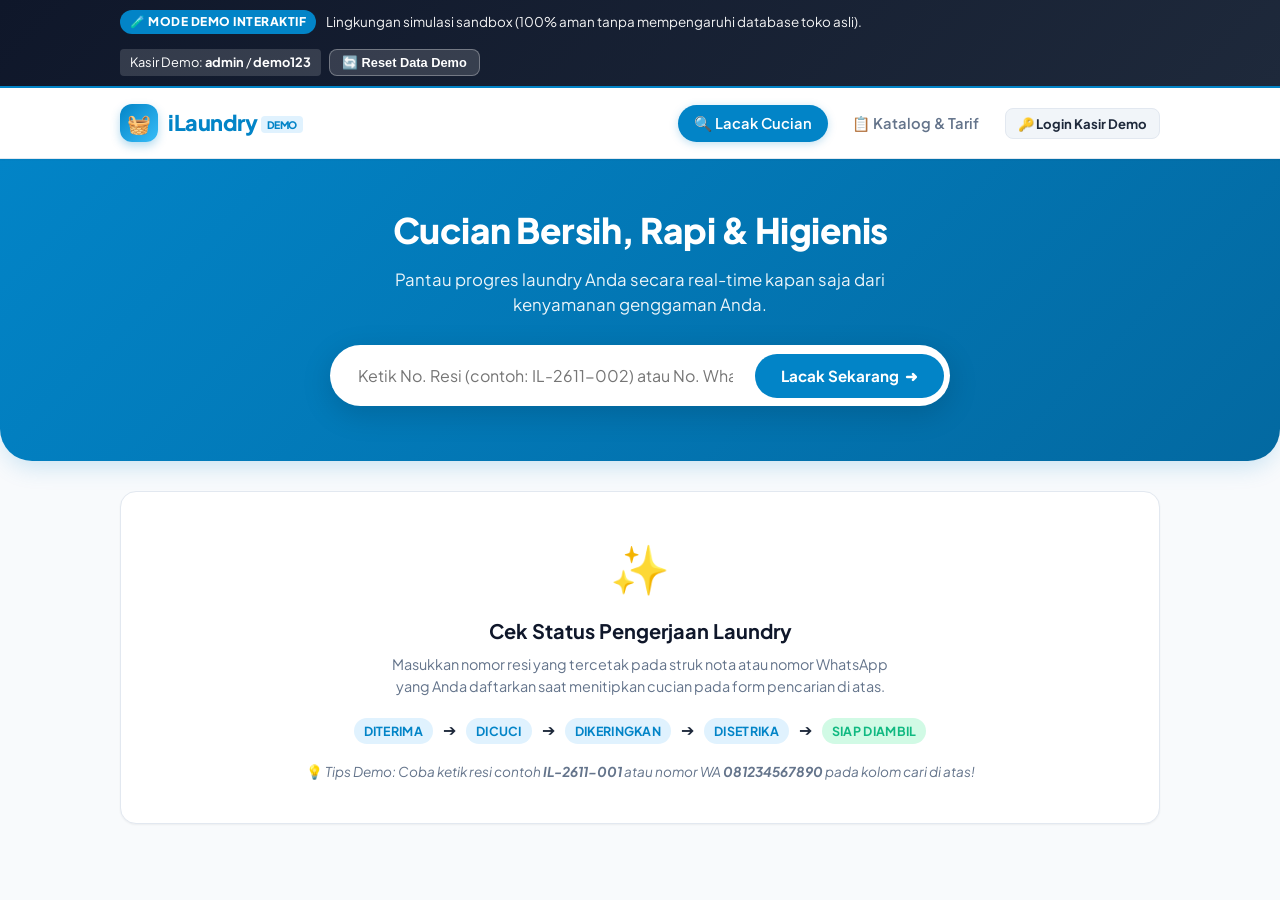
==== demo.html @ 93e737d9 "Fitur: Halaman Demo Interaktif Mandiri (demo.html) dengan Sandbox Mock Data" ====
<!DOCTYPE html>
<html lang="id">
<head>
  <meta charset="UTF-8">
  <meta name="viewport" content="width=device-width, initial-scale=1.0">
  <title>iLaundry — Mode Demo Interaktif (Sandbox)</title>
  <link rel="preconnect" href="https://fonts.googleapis.com">
  <link rel="preconnect" href="https://fonts.gstatic.com" crossorigin>
  <link href="https://fonts.googleapis.com/css2?family=Plus+Jakarta+Sans:wght@400;500;600;700;800&display=swap" rel="stylesheet">
  <link rel="stylesheet" href="css/style.css">
</head>
<body>

  <!-- TOP DEMO BANNER -->
  <div class="demo-banner">
    <div class="container demo-banner-content">
      <div style="display: flex; align-items: center; gap: 10px; flex-wrap: wrap;">
        <span class="demo-badge">🧪 MODE DEMO INTERAKTIF</span>
        <span style="font-size: 0.84rem; opacity: 0.95;">
          Lingkungan simulasi sandbox (100% aman tanpa mempengaruhi database toko asli).
        </span>
      </div>
      <div style="display: flex; align-items: center; gap: 8px;">
        <span style="font-size: 0.8rem; background: rgba(255,255,255,0.15); padding: 4px 10px; border-radius: 4px;">
          Kasir Demo: <strong>admin</strong> / <strong>demo123</strong>
        </span>
        <button class="btn-demo-reset" onclick="resetDemoData()">🔄 Reset Data Demo</button>
      </div>
    </div>
  </div>

  <!-- NAVBAR -->
  <nav class="navbar">
    <div class="container nav-container">
      <a href="#" class="brand" onclick="switchTab('tracking'); return false;">
        <div class="brand-icon">🧺</div>
        <span>iLaundry <small style="font-size: 0.65rem; background: var(--primary-light); color: var(--primary); padding: 2px 6px; border-radius: 4px; vertical-align: middle;">DEMO</small></span>
      </a>
      <div style="display: flex; align-items: center; gap: 10px; flex-wrap: wrap;">
        <ul class="nav-links">
          <li class="nav-item">
            <button id="nav-tracking" class="active" onclick="switchTab('tracking')">
              🔍 Lacak Cucian
            </button>
          </li>
          <li class="nav-item">
            <button id="nav-catalog" onclick="switchTab('catalog')">
              📋 Katalog & Tarif
            </button>
          </li>
          <li class="nav-item" id="nav-item-order" style="display: none;">
            <button id="nav-order" onclick="switchTab('order')">
              ➕ Order Baru
            </button>
          </li>
          <li class="nav-item" id="nav-item-admin" style="display: none;">
            <button id="nav-admin" onclick="switchTab('admin')">
              ⚙️ Panel Kasir
            </button>
          </li>
        </ul>
        <div id="nav-auth-container">
          <button id="btn-login-trigger" class="btn btn-secondary btn-sm" onclick="openLoginModal()" style="font-weight: 700;">
            🔑 Login Kasir Demo
          </button>
        </div>
      </div>
    </div>
  </nav>

  <!-- HERO SECTION -->
  <header class="hero-section">
    <div class="container">
      <h1 class="hero-title">Cucian Bersih, Rapi & Higienis</h1>
      <p class="hero-subtitle">Pantau progres laundry Anda secara real-time kapan saja dari kenyamanan genggaman Anda.</p>
      
      <!-- HERO QUICK SEARCH -->
      <form id="hero-search-form" class="search-box-card" onsubmit="handleTrackSearch(event)">
        <input type="text" id="track-input" placeholder="Ketik No. Resi (contoh: IL-2611-002) atau No. WhatsApp (085211223344)..." required>
        <button type="submit" id="btn-hero-search">
          <span>Lacak Sekarang</span> ➜
        </button>
      </form>
    </div>
  </header>

  <!-- MAIN CONTENT CONTAINER -->
  <main class="container">

    <!-- VIEW 1: TRACKING RESI -->
    <section id="view-tracking" class="view-section active">
      <div id="tracking-result-area">
        <!-- Default State: Promo / Edukasi Alur -->
        <div class="card" style="text-align: center; padding: 40px 20px;">
          <div style="font-size: 3rem; margin-bottom: 12px;">✨</div>
          <h2 class="card-title">Cek Status Pengerjaan Laundry</h2>
          <p class="card-subtitle" style="max-width: 500px; margin: 0 auto 20px;">
            Masukkan nomor resi yang tercetak pada struk nota atau nomor WhatsApp yang Anda daftarkan saat menitipkan cucian pada form pencarian di atas.
          </p>
          <div style="display: flex; justify-content: center; gap: 10px; flex-wrap: wrap;">
            <span class="badge badge-primary">Diterima</span> ➔
            <span class="badge badge-primary">Dicuci</span> ➔
            <span class="badge badge-primary">Dikeringkan</span> ➔
            <span class="badge badge-primary">Disetrika</span> ➔
            <span class="badge badge-success">Siap Diambil</span>
          </div>
          <div style="margin-top: 18px; font-size: 0.85rem; color: var(--text-muted);">
            💡 <em>Tips Demo: Coba ketik resi contoh <strong>IL-2611-001</strong> atau nomor WA <strong>081234567890</strong> pada kolom cari di atas!</em>
          </div>
        </div>
      </div>
    </section>

    <!-- VIEW 2: KATALOG LAYANAN & SIMULATOR BIAYA -->
    <section id="view-catalog" class="view-section">
      <div class="card">
        <h2 class="card-title">Katalog Layanan & Estimasi Biaya</h2>
        <p class="card-subtitle">Daftar harga transparan tanpa biaya tersembunyi. Gunakan simulator untuk menghitung perkiraan total tagihan Anda.</p>
        
        <!-- Calculator Box -->
        <div style="background: var(--primary-soft); padding: 18px; border-radius: var(--radius-md); border: 1px dashed var(--primary); margin-bottom: 24px;">
          <h3 style="font-size: 1rem; color: var(--primary); font-weight: 700; margin-bottom: 12px;">🧮 Simulator Hitung Cepat</h3>
          <div class="form-grid" style="margin-bottom: 0;">
            <div class="form-group">
              <label>Pilih Layanan</label>
              <select id="sim-layanan" onchange="calculateSimulation()"></select>
            </div>
            <div class="form-group">
              <label>Jumlah / Berat (<span id="sim-unit-label">Kg</span>)</label>
              <input type="number" id="sim-qty" value="3" min="0.5" step="0.5" oninput="calculateSimulation()">
            </div>
            <div class="form-group" style="justify-content: flex-end;">
              <div style="font-size: 0.85rem; color: var(--text-muted);">Estimasi Total:</div>
              <div id="sim-total" style="font-size: 1.45rem; font-weight: 800; color: var(--primary);">Rp 0</div>
            </div>
          </div>
        </div>

        <!-- Catalog Grid -->
        <div id="catalog-container" class="catalog-grid">
          <div style="text-align: center; grid-column: 1/-1; padding: 30px;">Memuat katalog harga...</div>
        </div>
      </div>
    </section>

    <!-- VIEW 3: FORM ORDER BARU -->
    <section id="view-order" class="view-section">
      <div class="card" style="max-width: 680px; margin: 0 auto;">
        <h2 class="card-title">📝 Buat Pesanan Baru (Kasir Demo)</h2>
        <p class="card-subtitle">Formulir pendaftaran cucian baru untuk pelanggan maupun kasir.</p>

        <form id="order-form" onsubmit="handleCreateOrder(event)">
          <div class="form-grid">
            <div class="form-group">
              <label for="order-nama">Nama Lengkap Pelanggan *</label>
              <input type="text" id="order-nama" placeholder="Contoh: Andi Wijaya" required>
            </div>
            <div class="form-group">
              <label for="order-wa">No. WhatsApp Aktif *</label>
              <input type="tel" id="order-wa" placeholder="Contoh: 081298765432" required>
            </div>
          </div>

          <div class="form-grid">
            <div class="form-group">
              <label for="order-layanan">Pilih Paket Layanan *</label>
              <select id="order-layanan" onchange="handleOrderServiceChange()" required>
                <option value="">-- Pilih Layanan --</option>
              </select>
            </div>
            <div class="form-group">
              <label for="order-qty">Jumlah / Berat (<span id="order-unit-label">Kg</span>) *</label>
              <input type="number" id="order-qty" value="3.5" min="0.1" step="0.1" oninput="calculateOrderTotal()" required>
            </div>
          </div>

          <div class="form-group" style="margin-bottom: 20px;">
            <label for="order-catatan">Catatan Khusus (Opsional)</label>
            <textarea id="order-catatan" rows="2" placeholder="Contoh: Pakaian luntur harap dipisah, detergen hypoallergenic, dll."></textarea>
          </div>

          <!-- Total Ringkasan Box -->
          <div style="background: #f8fafc; border: 1px solid var(--border); padding: 16px; border-radius: var(--radius-md); display: flex; justify-content: space-between; align-items: center; margin-bottom: 24px;">
            <div>
              <div style="font-size: 0.82rem; color: var(--text-muted); font-weight: 600;">TOTAL ESTIMASI BIAYA</div>
              <div id="order-total-preview" style="font-size: 1.5rem; font-weight: 800; color: var(--primary);">Rp 0</div>
            </div>
            <span class="badge badge-warning">Simulasi Pembayaran Kasir</span>
          </div>

          <button type="submit" id="btn-submit-order" class="btn btn-primary" style="width: 100%;">
            💾 Simpan Pesanan & Terbitkan Resi (Demo)
          </button>
        </form>
      </div>
    </section>

    <!-- VIEW 4: PANEL KASIR & KELOLA LAYANAN -->
    <section id="view-admin" class="view-section">
      <!-- Sub-Navigasi Panel Kasir -->
      <div style="display: flex; gap: 8px; margin-bottom: 22px;">
        <button id="sub-nav-orders" class="btn btn-primary" onclick="switchAdminSubView('orders')">
          📋 Antrean Transaksi
        </button>
        <button id="sub-nav-recap" class="btn btn-secondary" onclick="switchAdminSubView('recap')">
          📊 Rekap Bulanan & Layanan Terlaris
        </button>
      </div>

      <!-- SUB-VIEW 1: ANTREAN TRANSAKSI -->
      <div id="admin-sub-orders">
        <!-- Admin Stats Grid -->
        <div class="stats-grid">
          <div class="stat-card">
            <div class="stat-label">Total Pesanan Demo</div>
            <div id="stat-total" class="stat-value">0</div>
          </div>
          <div class="stat-card">
            <div class="stat-label">Sedang Diproses</div>
            <div id="stat-active" class="stat-value" style="color: var(--primary);">0</div>
          </div>
          <div class="stat-card">
            <div class="stat-label">Siap Diambil</div>
            <div id="stat-ready" class="stat-value" style="color: var(--accent);">0</div>
          </div>
          <div class="stat-card">
            <div class="stat-label">Total Omset Simulasi</div>
            <div id="stat-revenue" class="stat-value" style="font-size: 1.35rem;">Rp 0</div>
          </div>
        </div>

        <!-- Action & Filter Bar -->
        <div class="card" style="padding: 16px 20px; margin-bottom: 20px;">
          <div style="display: flex; justify-content: space-between; align-items: center; flex-wrap: wrap; gap: 12px;">
            <div style="display: flex; gap: 8px; flex-wrap: wrap;">
              <button class="btn btn-primary btn-sm" onclick="switchTab('order')">
                ➕ Order Baru
              </button>
              <button class="btn btn-secondary btn-sm" onclick="openServicesModal()">
                ⚙️ Kelola Produk & Jasa
              </button>
              <button class="btn btn-secondary btn-sm" onclick="loadAllOrders()">
                🔄 Refresh Data
              </button>
              <button class="btn btn-secondary btn-sm" onclick="openImportModal()">
                📥 Import Data Lama
              </button>
              <button class="btn btn-secondary btn-sm" onclick="logoutAdmin()" title="Kunci Akses Kasir">
                🔒 Kunci Kasir
              </button>
            </div>
            <div style="display: flex; gap: 8px; align-items: center;">
              <input type="text" id="admin-search-input" placeholder="Cari pelanggan / resi..." oninput="filterAdminOrders()" style="padding: 7px 12px; border-radius: var(--radius-md); border: 1px solid var(--border); font-size: 0.88rem;">
              <select id="admin-status-filter" onchange="filterAdminOrders()" style="padding: 7px 12px; border-radius: var(--radius-md); border: 1px solid var(--border); font-size: 0.88rem;">
                <option value="ALL">Semua Status</option>
                <option value="Diterima">Diterima</option>
                <option value="Dicuci">Dicuci</option>
                <option value="Dikeringkan">Dikeringkan</option>
                <option value="Disetrika">Disetrika</option>
                <option value="Siap Diambil">Siap Diambil</option>
                <option value="Selesai">Selesai</option>
              </select>
            </div>
          </div>
        </div>

        <!-- Orders Table -->
        <div class="card">
          <h3 class="card-title" style="margin-bottom: 15px;">Daftar Transaksi Antrean Laundry (Sandbox)</h3>
          <div class="table-responsive">
            <table class="data-table">
              <thead>
                <tr>
                  <th>No. Resi</th>
                  <th>Tanggal</th>
                  <th>Pelanggan</th>
                  <th>Layanan & Qty</th>
                  <th>Total</th>
                  <th>Pembayaran</th>
                  <th>Status Pengerjaan</th>
                  <th>Aksi</th>
                </tr>
              </thead>
              <tbody id="admin-orders-tbody">
                <tr>
                  <td colspan="8" style="text-align: center; padding: 25px;">Memuat data transaksi...</td>
                </tr>
              </tbody>
            </table>
          </div>
        </div>
      </div>

      <!-- SUB-VIEW 2: REKAP BULANAN & ANALISIS PENJUALAN -->
      <div id="admin-sub-recap" style="display: none;">
        <!-- Filter Periode Bulan & Tahun -->
        <div class="card" style="padding: 18px 20px; margin-bottom: 20px;">
          <div style="display: flex; justify-content: space-between; align-items: center; flex-wrap: wrap; gap: 14px;">
            <div>
              <h3 style="font-size: 1.15rem; font-weight: 800; color: var(--dark);">📅 Filter Periode Laporan</h3>
              <p style="font-size: 0.85rem; color: var(--text-muted);">Pilih bulan dan tahun untuk melihat performa penjualan & tren laundry.</p>
            </div>
            <div style="display: flex; gap: 10px; align-items: center; flex-wrap: wrap;">
              <select id="recap-filter-month" onchange="renderMonthlyRecap()" style="padding: 8px 14px; border-radius: var(--radius-md); border: 1px solid var(--border); font-weight: 600;">
                <option value="ALL">Semua Bulan (Sepanjang Masa)</option>
                <option value="01">Januari</option>
                <option value="02">Februari</option>
                <option value="03">Maret</option>
                <option value="04">April</option>
                <option value="05">Mei</option>
                <option value="06">Juni</option>
                <option value="07">Juli</option>
                <option value="08">Agustus</option>
                <option value="09">September</option>
                <option value="10">Oktober</option>
                <option value="11" selected>November</option>
                <option value="12">Desember</option>
              </select>
              <select id="recap-filter-year" onchange="renderMonthlyRecap()" style="padding: 8px 14px; border-radius: var(--radius-md); border: 1px solid var(--border); font-weight: 600;">
                <!-- Diisi otomatis oleh JavaScript -->
              </select>
              <button class="btn btn-secondary btn-sm" onclick="downloadRecapCsv()" title="Unduh CSV">
                📥 Download CSV
              </button>
            </div>
          </div>
        </div>

        <!-- KPI Cards Bulanan -->
        <div class="stats-grid">
          <div class="stat-card">
            <div class="stat-label">Omset Periode Ini</div>
            <div id="recap-stat-omset" class="stat-value" style="color: var(--accent);">Rp 0</div>
          </div>
          <div class="stat-card">
            <div class="stat-label">Total Transaksi</div>
            <div id="recap-stat-count" class="stat-value">0</div>
          </div>
          <div class="stat-card">
            <div class="stat-label">Total Berat / Satuan</div>
            <div id="recap-stat-qty" class="stat-value" style="color: var(--primary);">0</div>
          </div>
          <div class="stat-card">
            <div class="stat-label">Layanan Terfavorit</div>
            <div id="recap-stat-fav" class="stat-value" style="font-size: 1.15rem; font-weight: 700; color: #b45309;">-</div>
          </div>
        </div>

        <!-- Leaderboard: Layanan Paling Diminati -->
        <div class="card" style="margin-bottom: 24px;">
          <h3 class="card-title" style="display: flex; align-items: center; gap: 8px;">
            🏆 Layanan & Paket Paling Banyak Diminati Pelanggan
          </h3>
          <p class="card-subtitle">Urutan jasa berdasarkan frekuensi pemesanan dan kontribusi omset.</p>

          <div id="recap-leaderboard-container" style="display: flex; flex-direction: column; gap: 14px; margin-top: 15px;">
            <!-- Diisi secara dinamis oleh JavaScript -->
          </div>
        </div>

        <!-- Tabel Rincian Data Rekap -->
        <div class="card">
          <h3 class="card-title" style="margin-bottom: 15px;">Rincian Penjualan per Layanan</h3>
          <div class="table-responsive">
            <table class="data-table">
              <thead>
                <tr>
                  <th>Peringkat</th>
                  <th>Nama Layanan</th>
                  <th>Kategori</th>
                  <th>Frekuensi Order</th>
                  <th>Total Volume</th>
                  <th>Total Pendapatan</th>
                  <th>Kontribusi (%)</th>
                </tr>
              </thead>
              <tbody id="recap-table-tbody">
                <tr>
                  <td colspan="7" style="text-align: center; padding: 25px;">Memuat rekap...</td>
                </tr>
              </tbody>
            </table>
          </div>
        </div>
      </div>
    </section>

  </main>

  <!-- MODAL: KELOLA LAYANAN & PRODUK (ADMIN CRUD) -->
  <div id="services-modal" class="modal-overlay">
    <div class="modal-dialog" style="max-width: 680px;">
      <div class="modal-header">
        <h3 style="font-size: 1.2rem; font-weight: 700;">⚙️ Manajemen Produk & Layanan (Demo)</h3>
        <button class="modal-close" onclick="closeServicesModal()">&times;</button>
      </div>

      <!-- Form Tambah / Edit Layanan -->
      <div style="background: var(--bg-page); padding: 16px; border-radius: var(--radius-md); border: 1px solid var(--border); margin-bottom: 20px;">
        <h4 id="service-form-title" style="font-size: 0.95rem; font-weight: 700; margin-bottom: 12px; color: var(--primary);">
          ➕ Tambah Layanan Baru
        </h4>
        <form id="service-form" onsubmit="handleSaveService(event)">
          <input type="hidden" id="srv-id" value="">
          <div class="form-grid" style="margin-bottom: 12px;">
            <div class="form-group">
              <label>Nama Layanan / Jasa *</label>
              <input type="text" id="srv-nama" placeholder="Contoh: Cuci Karpet Tebal" required>
            </div>
            <div class="form-group">
              <label>Kategori Jenis</label>
              <select id="srv-jenis">
                <option value="Kiloan">Kiloan</option>
                <option value="Satuan">Satuan</option>
              </select>
            </div>
          </div>
          <div class="form-grid" style="margin-bottom: 16px;">
            <div class="form-group">
              <label>Tarif / Harga (Rp) *</label>
              <input type="number" id="srv-harga" placeholder="Contoh: 15000" min="500" required>
            </div>
            <div class="form-group">
              <label>Satuan Unit *</label>
              <input type="text" id="srv-satuan" placeholder="Contoh: Kg / Pcs / Pasang" required>
            </div>
            <div class="form-group">
              <label>Estimasi (Hari)</label>
              <input type="number" id="srv-estimasi" value="2" min="1">
            </div>
          </div>
          <div style="display: flex; gap: 8px;">
            <button type="submit" id="btn-save-service" class="btn btn-primary btn-sm">
              💾 Simpan Layanan
            </button>
            <button type="button" class="btn btn-secondary btn-sm" onclick="resetServiceForm()">
              Batal
            </button>
          </div>
        </form>
      </div>

      <!-- Tabel Daftar Layanan -->
      <h4 style="font-size: 0.95rem; font-weight: 700; margin-bottom: 10px;">Daftar Layanan Tersedia</h4>
      <div class="table-responsive">
        <table class="data-table">
          <thead>
            <tr>
              <th>ID</th>
              <th>Nama Jasa</th>
              <th>Jenis</th>
              <th>Harga</th>
              <th>Est.</th>
              <th>Aksi</th>
            </tr>
          </thead>
          <tbody id="services-modal-tbody">
            <tr><td colspan="6" style="text-align: center;">Memuat...</td></tr>
          </tbody>
        </table>
      </div>
    </div>
  </div>

  <!-- MODAL: STRUK NOTA & CETAK PRINTER (THERMAL 58mm/80mm) -->
  <div id="receipt-modal" class="modal-overlay">
    <div class="modal-dialog" style="max-width: 420px; padding: 20px;">
      <div class="modal-header no-print">
        <h3 style="font-size: 1.1rem; font-weight: 700;">🧾 Struk Transaksi Laundry (Demo)</h3>
        <button class="modal-close" onclick="closeReceiptModal()">&times;</button>
      </div>

      <!-- Template Struk Siap Cetak -->
      <div id="printable-receipt-area" class="receipt-box">
        <div class="receipt-header">
          <h3>🧺 iLaundry</h3>
          <p>Layanan Cuci Bersih & Higienis</p>
          <p id="rcp-cs-phone">WA: 0812-3456-7890</p>
        </div>

        <div class="receipt-row">
          <span>No. Resi:</span>
          <strong id="rcp-id">-</strong>
        </div>
        <div class="receipt-row">
          <span>Tanggal:</span>
          <span id="rcp-date">-</span>
        </div>
        <div class="receipt-row">
          <span>Pelanggan:</span>
          <span id="rcp-cust">-</span>
        </div>
        <div class="receipt-row">
          <span>WhatsApp:</span>
          <span id="rcp-wa">-</span>
        </div>

        <div class="receipt-divider"></div>

        <div class="receipt-row">
          <span id="rcp-service">-</span>
          <span id="rcp-qty">-</span>
        </div>
        <div class="receipt-row" style="color: #64748b; font-size: 0.72rem;">
          <span id="rcp-notes">-</span>
        </div>

        <div class="receipt-divider"></div>

        <div class="receipt-total">
          <span>TOTAL:</span>
          <span id="rcp-total">Rp 0</span>
        </div>
        <div class="receipt-row" style="margin-top: 4px;">
          <span>Status Bayar:</span>
          <strong id="rcp-pay-status">-</strong>
        </div>

        <div class="receipt-qr">
          <p>Scan untuk Lacak Cucian:</p>
          <img id="rcp-qr-img" src="" alt="QR Resi">
          <p id="rcp-direct-url" style="word-break: break-all; font-size: 0.65rem; color: #475569; margin-top: 2px;">-</p>
          <p style="margin-top: 6px; font-size: 0.7rem;">Terima Kasih Atas Kepercayaan Anda! 🙏</p>
        </div>
      </div>

      <!-- Tombol Aksi Kasir -->
      <div class="no-print" style="margin-top: 18px; display: flex; flex-direction: column; gap: 8px;">
        <div style="display: flex; gap: 8px;">
          <button type="button" class="btn btn-primary" style="flex: 1;" onclick="printReceipt()">
            🖨️ Cetak Struk (58mm)
          </button>
          <a id="rcp-btn-wa" href="#" target="_blank" class="btn btn-success" style="flex: 1; text-decoration: none;">
            📲 Kirim ke WA
          </a>
        </div>
        <button type="button" class="btn btn-secondary btn-sm" onclick="closeReceiptModal()">
          ✕ Selesai / Tutup
        </button>
      </div>
    </div>
  </div>

  <!-- MODAL: LOGIN ADMIN / KASIR -->
  <div id="login-modal" class="modal-overlay">
    <div class="modal-dialog" style="max-width: 380px; padding: 24px;">
      <div class="modal-header">
        <h3 style="font-size: 1.15rem; font-weight: 800;">🔐 Login Petugas Kasir Demo</h3>
        <button class="modal-close" onclick="closeLoginModal()">&times;</button>
      </div>
      <p style="font-size: 0.85rem; color: var(--text-muted); margin-bottom: 18px;">
        Gunakan kredensial demo untuk mencoba menu Order Baru dan Panel Kasir.
      </p>

      <form id="admin-login-form" onsubmit="handleLoginSubmit(event)">
        <div class="form-group" style="margin-bottom: 14px;">
          <label style="font-size: 0.85rem; font-weight: 700;">Username</label>
          <input type="text" id="login-username" value="admin" placeholder="admin" required autofocus>
        </div>
        <div class="form-group" style="margin-bottom: 20px;">
          <label style="font-size: 0.85rem; font-weight: 700;">Password / PIN</label>
          <input type="password" id="login-password" value="demo123" placeholder="demo123" required>
        </div>
        <div style="display: flex; gap: 8px;">
          <button type="submit" class="btn btn-primary" style="flex: 1;">
            Masuk Kasir ➜
          </button>
          <button type="button" class="btn btn-secondary" onclick="closeLoginModal()">
            Batal
          </button>
        </div>
      </form>
    </div>
  </div>

  <!-- MODAL: IMPORT & MIGRASI DATA LAMA -->
  <div id="import-modal" class="modal-overlay">
    <div class="modal-dialog" style="max-width: 580px; padding: 24px;">
      <div class="modal-header">
        <h3 style="font-size: 1.2rem; font-weight: 800; display: flex; align-items: center; gap: 8px;">
          📥 Migrasi Data Aplikasi Lama ke iLaundry (Simulasi)
        </h3>
        <button class="modal-close" onclick="closeImportModal()">&times;</button>
      </div>
      <p style="font-size: 0.85rem; color: var(--text-muted); margin-bottom: 20px;">
        Pindahkan riwayat transaksi, data pelanggan, dan catatan omset bulan-bulan lalu secara otomatis tanpa merusak data lama.
      </p>

      <!-- Pilihan Metode Import -->
      <div style="display: flex; gap: 8px; margin-bottom: 20px;">
        <button id="tab-btn-sheet" class="btn btn-primary btn-sm" style="flex: 1;" onclick="switchImportMethod('sheet')">
          📊 Dari Google Sheets / Excel (.xlsx)
        </button>
        <button id="tab-btn-csv" class="btn btn-secondary btn-sm" style="flex: 1;" onclick="switchImportMethod('csv')">
          📄 Dari File CSV Langsung
        </button>
      </div>

      <!-- METODE 1: VIA GOOGLE SHEETS / EXCEL UPLOAD -->
      <div id="import-sheet-area">
        <div style="background: var(--primary-soft); border: 1px dashed var(--primary); padding: 14px; border-radius: var(--radius-md); font-size: 0.82rem; margin-bottom: 16px;">
          💡 <strong>Petunjuk untuk file Excel (.xlsx) / Spreadsheet:</strong><br>
          1. Upload file Excel Anda ke Google Drive.<br>
          2. Klik kanan ➔ <em>Buka dengan Google Spreadsheet</em>.<br>
          3. Salin (Copy) link URL dari address bar browser, lalu tempel di bawah ini.
        </div>

        <div class="form-group" style="margin-bottom: 16px;">
          <label style="font-weight: 700; font-size: 0.88rem;">Link / URL Google Spreadsheet Lama *</label>
          <input type="url" id="import-sheet-url" placeholder="https://docs.google.com/spreadsheets/d/XXXXX/edit..." style="width: 100%;">
        </div>

        <div style="display: flex; gap: 8px; margin-bottom: 16px;">
          <button type="button" class="btn btn-secondary" style="flex: 1;" onclick="executeSpreadsheetMigration(true)">
            🔍 Pindai Dulu (Dry-Run)
          </button>
          <button type="button" class="btn btn-primary" style="flex: 1;" onclick="executeSpreadsheetMigration(false)">
            🚀 Mulai Migrasi Data
          </button>
        </div>
      </div>

      <!-- METODE 2: VIA CSV FILE -->
      <div id="import-csv-area" style="display: none;">
        <div style="background: #f8fafc; border: 1px dashed var(--border); padding: 14px; border-radius: var(--radius-md); font-size: 0.82rem; margin-bottom: 16px;">
          💡 <strong>Pilih file .CSV dari komputer Anda:</strong><br>
          Sistem otomatis mencocokkan kolom Tanggal, Nama, WhatsApp, Total Biaya, dll.
        </div>

        <div class="form-group" style="margin-bottom: 16px;">
          <label style="font-weight: 700; font-size: 0.88rem;">Pilih Berkas CSV (.csv)</label>
          <input type="file" id="import-csv-file" accept=".csv" onchange="handleCsvFileSelected(event)" style="padding: 8px;">
        </div>

        <div id="csv-preview-info" style="font-size: 0.85rem; font-weight: 600; color: var(--primary); margin-bottom: 14px; display: none;"></div>

        <button type="button" id="btn-run-csv-import" class="btn btn-primary" style="width: 100%; display: none;" onclick="executeCsvMigration()">
          🚀 Impor Data CSV ke Database iLaundry
        </button>
      </div>

      <!-- REPORT BOX -->
      <div id="import-report-box" style="display: none; margin-top: 18px; padding: 14px; border-radius: var(--radius-md); font-size: 0.85rem; line-height: 1.4;"></div>
    </div>
  </div>

  <!-- TOAST CONTAINER -->
  <div id="toast-container" class="toast-container"></div>

  <!-- SCRIPTS -->
  <script src="js/demo-app.js"></script>
</body>
</html>
---- css/style.css ----
/* =========================================================================
   iLaundry - Clean, Modern Responsive Stylesheet
   Color Palette: Deep Clean Cyan & Fresh Emerald
   ========================================================================= */

:root {
  --primary: #0284c7;
  --primary-hover: #0369a1;
  --primary-light: #e0f2fe;
  --primary-soft: #f0f9ff;
  --accent: #10b981;
  --accent-hover: #059669;
  --accent-light: #d1fae5;
  --warning: #f59e0b;
  --warning-light: #fef3c7;
  --danger: #ef4444;
  --danger-light: #fee2e2;
  --dark: #0f172a;
  --text-main: #1e293b;
  --text-muted: #64748b;
  --border: #e2e8f0;
  --bg-page: #f8fafc;
  --bg-card: #ffffff;
  --radius-sm: 8px;
  --radius-md: 12px;
  --radius-lg: 16px;
  --radius-full: 9999px;
  --shadow-sm: 0 1px 2px 0 rgba(0, 0, 0, 0.05);
  --shadow-md: 0 4px 6px -1px rgba(0, 0, 0, 0.08), 0 2px 4px -2px rgba(0, 0, 0, 0.05);
  --shadow-lg: 0 10px 15px -3px rgba(0, 0, 0, 0.1), 0 4px 6px -4px rgba(0, 0, 0, 0.05);
  --font-sans: 'Plus Jakarta Sans', -apple-system, BlinkMacSystemFont, 'Segoe UI', Roboto, Helvetica, Arial, sans-serif;
}

* {
  box-sizing: border-box;
  margin: 0;
  padding: 0;
}

body {
  font-family: var(--font-sans);
  background-color: var(--bg-page);
  color: var(--text-main);
  line-height: 1.5;
  -webkit-font-smoothing: antialiased;
  min-height: 100vh;
  display: flex;
  flex-direction: column;
}

/* Container */
.container {
  width: 100%;
  max-width: 1080px;
  margin: 0 auto;
  padding: 0 20px;
}

/* Navbar & Header */
.navbar {
  background: var(--bg-card);
  border-bottom: 1px solid var(--border);
  position: sticky;
  top: 0;
  z-index: 100;
  box-shadow: var(--shadow-sm);
}

.nav-container {
  display: flex;
  align-items: center;
  justify-content: space-between;
  height: 70px;
}

.brand {
  display: flex;
  align-items: center;
  gap: 10px;
  text-decoration: none;
  font-size: 1.35rem;
  font-weight: 800;
  color: var(--primary);
  letter-spacing: -0.5px;
}

.brand-icon {
  width: 38px;
  height: 38px;
  background: linear-gradient(135deg, var(--primary), #38bdf8);
  color: #fff;
  border-radius: var(--radius-md);
  display: flex;
  align-items: center;
  justify-content: center;
  font-size: 1.2rem;
  box-shadow: 0 4px 10px rgba(2, 132, 199, 0.3);
}

.nav-links {
  display: flex;
  gap: 8px;
  list-style: none;
}

.nav-item button {
  background: transparent;
  border: none;
  padding: 9px 16px;
  border-radius: var(--radius-full);
  font-family: inherit;
  font-size: 0.92rem;
  font-weight: 600;
  color: var(--text-muted);
  cursor: pointer;
  transition: all 0.2s ease;
  display: flex;
  align-items: center;
  gap: 6px;
}

.nav-item button:hover {
  background: var(--primary-soft);
  color: var(--primary);
}

.nav-item button.active {
  background: var(--primary);
  color: #ffffff;
  box-shadow: 0 2px 8px rgba(2, 132, 199, 0.25);
}

/* Hero Section */
.hero-section {
  background: linear-gradient(135deg, #0284c7 0%, #0369a1 100%);
  color: #ffffff;
  padding: 45px 0 55px;
  text-align: center;
  border-radius: 0 0 32px 32px;
  margin-bottom: 30px;
  box-shadow: 0 10px 25px -5px rgba(2, 132, 199, 0.2);
}

.hero-title {
  font-size: 2.2rem;
  font-weight: 800;
  letter-spacing: -0.5px;
  margin-bottom: 10px;
}

.hero-subtitle {
  font-size: 1.05rem;
  opacity: 0.92;
  max-width: 580px;
  margin: 0 auto 28px;
  font-weight: 400;
}

/* Quick Search Card */
.search-box-card {
  max-width: 620px;
  margin: 0 auto;
  background: #ffffff;
  padding: 6px;
  border-radius: var(--radius-full);
  display: flex;
  align-items: center;
  box-shadow: 0 8px 30px rgba(0, 0, 0, 0.15);
}

.search-box-card input {
  flex: 1;
  border: none;
  padding: 14px 22px;
  font-size: 1rem;
  font-family: inherit;
  outline: none;
  background: transparent;
  color: var(--text-main);
}

.search-box-card button {
  background: var(--primary);
  color: #ffffff;
  border: none;
  padding: 12px 26px;
  border-radius: var(--radius-full);
  font-family: inherit;
  font-weight: 700;
  font-size: 0.95rem;
  cursor: pointer;
  transition: background 0.2s;
  display: flex;
  align-items: center;
  gap: 6px;
}

.search-box-card button:hover {
  background: var(--primary-hover);
}

/* Sections & Tabs */
.view-section {
  display: none;
  animation: fadeIn 0.25s ease-out;
  padding-bottom: 50px;
}

.view-section.active {
  display: block;
}

@keyframes fadeIn {
  from { opacity: 0; transform: translateY(6px); }
  to { opacity: 1; transform: translateY(0); }
}

/* Cards & Layout */
.card {
  background: var(--bg-card);
  border-radius: var(--radius-lg);
  border: 1px solid var(--border);
  box-shadow: var(--shadow-sm);
  padding: 24px;
  margin-bottom: 24px;
}

.card-title {
  font-size: 1.25rem;
  font-weight: 700;
  margin-bottom: 8px;
  color: var(--dark);
}

.card-subtitle {
  font-size: 0.9rem;
  color: var(--text-muted);
  margin-bottom: 20px;
}

/* Stepper Status Tracking */
.stepper-container {
  display: flex;
  justify-content: space-between;
  position: relative;
  margin: 35px 0 25px;
}

.stepper-container::before {
  content: '';
  position: absolute;
  top: 18px;
  left: 30px;
  right: 30px;
  height: 3px;
  background: var(--border);
  z-index: 1;
}

.stepper-progress-line {
  position: absolute;
  top: 18px;
  left: 30px;
  height: 3px;
  background: var(--accent);
  z-index: 2;
  transition: width 0.4s ease;
}

.step-node {
  position: relative;
  z-index: 3;
  display: flex;
  flex-direction: column;
  align-items: center;
  text-align: center;
  flex: 1;
}

.step-circle {
  width: 38px;
  height: 38px;
  border-radius: 50%;
  background: #ffffff;
  border: 3px solid var(--border);
  display: flex;
  align-items: center;
  justify-content: center;
  font-weight: 700;
  font-size: 0.9rem;
  color: var(--text-muted);
  transition: all 0.3s ease;
  margin-bottom: 8px;
}

.step-node.completed .step-circle {
  background: var(--accent);
  border-color: var(--accent);
  color: #ffffff;
}

.step-node.active .step-circle {
  background: var(--primary);
  border-color: var(--primary);
  color: #ffffff;
  box-shadow: 0 0 0 4px var(--primary-light);
}

.step-label {
  font-size: 0.8rem;
  font-weight: 600;
  color: var(--text-muted);
  max-width: 90px;
}

.step-node.active .step-label,
.step-node.completed .step-label {
  color: var(--dark);
  font-weight: 700;
}

/* Status Badges */
.badge {
  display: inline-flex;
  align-items: center;
  gap: 5px;
  padding: 4px 10px;
  border-radius: var(--radius-full);
  font-size: 0.78rem;
  font-weight: 700;
  text-transform: uppercase;
  letter-spacing: 0.3px;
}

.badge-primary { background: var(--primary-light); color: var(--primary); }
.badge-success { background: var(--accent-light); color: var(--accent); }
.badge-warning { background: var(--warning-light); color: #b45309; }
.badge-danger { background: var(--danger-light); color: var(--danger); }
.badge-gray { background: #f1f5f9; color: var(--text-muted); }

/* Forms */
.form-grid {
  display: grid;
  grid-template-columns: repeat(auto-fit, minmax(280px, 1fr));
  gap: 18px;
  margin-bottom: 20px;
}

.form-group {
  display: flex;
  flex-direction: column;
  gap: 6px;
}

.form-group label {
  font-size: 0.88rem;
  font-weight: 600;
  color: var(--text-main);
}

.form-group input,
.form-group select,
.form-group textarea {
  width: 100%;
  padding: 11px 14px;
  border: 1px solid var(--border);
  border-radius: var(--radius-md);
  font-family: inherit;
  font-size: 0.95rem;
  outline: none;
  transition: border-color 0.2s, box-shadow 0.2s;
  background: #ffffff;
}

.form-group input:focus,
.form-group select:focus,
.form-group textarea:focus {
  border-color: var(--primary);
  box-shadow: 0 0 0 3px var(--primary-light);
}

/* Buttons */
.btn {
  display: inline-flex;
  align-items: center;
  justify-content: center;
  gap: 8px;
  padding: 11px 20px;
  border-radius: var(--radius-md);
  font-family: inherit;
  font-weight: 600;
  font-size: 0.92rem;
  cursor: pointer;
  border: none;
  transition: all 0.2s ease;
  text-decoration: none;
}

.btn-primary {
  background: var(--primary);
  color: #ffffff;
}

.btn-primary:hover {
  background: var(--primary-hover);
}

.btn-success {
  background: var(--accent);
  color: #ffffff;
}

.btn-success:hover {
  background: var(--accent-hover);
}

.btn-secondary {
  background: #f1f5f9;
  color: var(--text-main);
  border: 1px solid var(--border);
}

.btn-secondary:hover {
  background: #e2e8f0;
}

.btn-danger {
  background: var(--danger);
  color: #ffffff;
}

.btn-danger:hover {
  background: #dc2626;
}

.btn-sm {
  padding: 6px 12px;
  font-size: 0.82rem;
  border-radius: var(--radius-sm);
}

.btn:disabled {
  opacity: 0.6;
  cursor: not-allowed;
}

/* Service Catalog Grid */
.catalog-grid {
  display: grid;
  grid-template-columns: repeat(auto-fill, minmax(280px, 1fr));
  gap: 20px;
  margin-top: 15px;
}

.service-card {
  background: var(--bg-card);
  border: 1px solid var(--border);
  border-radius: var(--radius-lg);
  padding: 20px;
  display: flex;
  flex-direction: column;
  justify-content: space-between;
  transition: transform 0.2s, box-shadow 0.2s;
}

.service-card:hover {
  transform: translateY(-3px);
  box-shadow: var(--shadow-md);
  border-color: var(--primary-light);
}

.service-badge {
  font-size: 0.72rem;
  font-weight: 700;
  padding: 3px 8px;
  border-radius: var(--radius-full);
  align-self: flex-start;
  margin-bottom: 8px;
}

.service-name {
  font-size: 1.1rem;
  font-weight: 700;
  margin-bottom: 6px;
  color: var(--dark);
}

.service-price {
  font-size: 1.25rem;
  font-weight: 800;
  color: var(--primary);
  margin-bottom: 4px;
}

.service-unit {
  font-size: 0.85rem;
  color: var(--text-muted);
  font-weight: 500;
}

.service-est {
  font-size: 0.82rem;
  color: var(--text-muted);
  margin-top: 8px;
}

/* Admin Dashboard Stats */
.stats-grid {
  display: grid;
  grid-template-columns: repeat(auto-fit, minmax(200px, 1fr));
  gap: 16px;
  margin-bottom: 24px;
}

.stat-card {
  background: var(--bg-card);
  padding: 18px 20px;
  border-radius: var(--radius-lg);
  border: 1px solid var(--border);
  box-shadow: var(--shadow-sm);
}

.stat-label {
  font-size: 0.82rem;
  font-weight: 600;
  color: var(--text-muted);
  text-transform: uppercase;
  letter-spacing: 0.5px;
  margin-bottom: 6px;
}

.stat-value {
  font-size: 1.6rem;
  font-weight: 800;
  color: var(--dark);
}

/* Tables */
.table-responsive {
  width: 100%;
  overflow-x: auto;
  border-radius: var(--radius-md);
  border: 1px solid var(--border);
}

.data-table {
  width: 100%;
  border-collapse: collapse;
  text-align: left;
  font-size: 0.9rem;
}

.data-table th {
  background: #f8fafc;
  padding: 12px 16px;
  font-weight: 700;
  color: var(--text-muted);
  border-bottom: 1px solid var(--border);
}

.data-table td {
  padding: 14px 16px;
  border-bottom: 1px solid var(--border);
  vertical-align: middle;
}

.data-table tr:hover td {
  background: #f1f5f9;
}

/* Toast Notification */
.toast-container {
  position: fixed;
  bottom: 25px;
  right: 25px;
  z-index: 9999;
  display: flex;
  flex-direction: column;
  gap: 10px;
}

.toast {
  min-width: 280px;
  max-width: 380px;
  padding: 14px 18px;
  border-radius: var(--radius-md);
  color: #ffffff;
  font-weight: 600;
  font-size: 0.9rem;
  box-shadow: var(--shadow-lg);
  display: flex;
  align-items: center;
  justify-content: space-between;
  transform: translateY(20px);
  opacity: 0;
  transition: all 0.25s ease-out;
}

.toast.show {
  transform: translateY(0);
  opacity: 1;
}

.toast-success { background: #059669; }
.toast-error { background: #dc2626; }
.toast-info { background: #0284c7; }

/* Modal */
.modal-overlay {
  position: fixed;
  top: 0; left: 0;
  width: 100vw; height: 100vh;
  background: rgba(15, 23, 42, 0.6);
  backdrop-filter: blur(4px);
  z-index: 1000;
  display: none;
  align-items: center;
  justify-content: center;
  padding: 20px;
}

.modal-overlay.show {
  display: flex;
}

.modal-dialog {
  background: var(--bg-card);
  width: 100%;
  max-width: 520px;
  border-radius: var(--radius-lg);
  box-shadow: var(--shadow-lg);
  padding: 24px;
  position: relative;
  max-height: 90vh;
  overflow-y: auto;
  animation: modalScale 0.2s ease-out;
}

@keyframes modalScale {
  from { transform: scale(0.95); opacity: 0; }
  to { transform: scale(1); opacity: 1; }
}

.modal-header {
  display: flex;
  justify-content: space-between;
  align-items: center;
  margin-bottom: 18px;
}

.modal-close {
  background: transparent;
  border: none;
  font-size: 1.5rem;
  line-height: 1;
  color: var(--text-muted);
  cursor: pointer;
}

/* Loading Overlay */
.loading-overlay {
  position: fixed;
  top: 0; left: 0;
  width: 100vw; height: 100vh;
  background: rgba(255, 255, 255, 0.7);
  backdrop-filter: blur(2px);
  z-index: 2000;
  display: none;
  align-items: center;
  justify-content: center;
  flex-direction: column;
  gap: 12px;
}

.spinner {
  width: 44px;
  height: 44px;
  border: 4px solid var(--primary-light);
  border-top-color: var(--primary);
  border-radius: 50%;
  animation: spin 0.8s linear infinite;
}

@keyframes spin {
  to { transform: rotate(360deg); }
}

/* Mobile Responsiveness */
@media (max-width: 768px) {
  .nav-container {
    height: auto;
    padding: 12px 0;
    flex-direction: column;
    gap: 12px;
  }
  .nav-links {
    width: 100%;
    overflow-x: auto;
    padding-bottom: 4px;
    justify-content: flex-start;
  }
  .nav-item button {
    padding: 7px 12px;
    font-size: 0.85rem;
    white-space: nowrap;
  }
  .hero-title {
    font-size: 1.7rem;
  }
  .search-box-card {
    flex-direction: column;
    border-radius: var(--radius-lg);
    padding: 8px;
    gap: 8px;
  }
  .search-box-card input {
    width: 100%;
    text-align: center;
    padding: 10px;
  }
  .search-box-card button {
    width: 100%;
    justify-content: center;
  }
  .stepper-container {
    overflow-x: auto;
    padding-bottom: 10px;
  }
  .step-node {
    min-width: 75px;
  }
}


/* =========================================================================
   THERMAL RECEIPT & PRINT STYLING (58mm / 80mm)
   ========================================================================= */

.receipt-box {
  background: #ffffff;
  border: 1px dashed #cbd5e1;
  padding: 18px;
  border-radius: var(--radius-md);
  font-family: 'Courier New', Courier, monospace;
  color: #000000;
  max-width: 320px;
  margin: 0 auto;
  box-shadow: 0 4px 12px rgba(0, 0, 0, 0.05);
}

.receipt-header {
  text-align: center;
  border-bottom: 1px dashed #000;
  padding-bottom: 10px;
  margin-bottom: 10px;
}

.receipt-header h3 {
  font-size: 1.2rem;
  font-weight: 800;
  margin-bottom: 2px;
}

.receipt-header p {
  font-size: 0.75rem;
  line-height: 1.2;
}

.receipt-row {
  display: flex;
  justify-content: space-between;
  font-size: 0.8rem;
  margin-bottom: 4px;
}

.receipt-divider {
  border-top: 1px dashed #000;
  margin: 8px 0;
}

.receipt-total {
  display: flex;
  justify-content: space-between;
  font-size: 0.95rem;
  font-weight: bold;
}

.receipt-qr {
  text-align: center;
  margin-top: 10px;
  padding-top: 8px;
  border-top: 1px dashed #000;
}

.receipt-qr img {
  width: 90px;
  height: 90px;
  margin: 4px auto;
  display: block;
}

.receipt-qr p {
  font-size: 0.7rem;
}

@media print {
  @page {
    margin: 0;
    size: 58mm auto;
  }
  html, body {
    margin: 0 !important;
    padding: 0 !important;
    background: #ffffff !important;
    width: 100% !important;
    height: auto !important;
    overflow: visible !important;
  }
  /* Sembunyikan semua elemen interface selain struk */
  .navbar, .hero-section, main, .toast-container, .loading-overlay, #services-modal, #pin-modal, #login-modal, .no-print {
    display: none !important;
  }
  /* Tampilkan modal struk secara flat */
  #receipt-modal {
    position: static !important;
    display: block !important;
    width: 100% !important;
    height: auto !important;
    background: transparent !important;
    padding: 0 !important;
    margin: 0 !important;
    backdrop-filter: none !important;
    overflow: visible !important;
  }
  #receipt-modal .modal-dialog {
    box-shadow: none !important;
    border: none !important;
    padding: 0 !important;
    margin: 0 auto !important;
    max-width: 58mm !important;
    width: 58mm !important;
    background: transparent !important;
    overflow: visible !important;
  }
  #printable-receipt-area {
    display: block !important;
    width: 58mm !important;
    max-width: 58mm !important;
    margin: 0 auto !important;
    padding: 4px !important;
    border: none !important;
    box-shadow: none !important;
    font-family: 'Courier New', Courier, monospace !important;
    font-size: 11px !important;
    line-height: 1.3 !important;
    color: #000000 !important;
  }
  #printable-receipt-area * {
    visibility: visible !important;
    color: #000000 !important;
  }
}


/* =========================================================================
   REKAP BULANAN & ANALISIS PENJUALAN
   ========================================================================= */

.progress-track {
  width: 100%;
  height: 10px;
  background: #e2e8f0;
  border-radius: var(--radius-full);
  overflow: hidden;
  margin-top: 6px;
}

.progress-fill {
  height: 100%;
  background: linear-gradient(90deg, var(--primary), var(--accent));
  border-radius: var(--radius-full);
  transition: width 0.4s ease;
}

.ranking-badge {
  display: inline-flex;
  align-items: center;
  justify-content: center;
  width: 28px;
  height: 28px;
  border-radius: 50%;
  font-weight: 800;
  font-size: 0.85rem;
}

.rank-1 { background: #fef08a; color: #854d0e; }
.rank-2 { background: #e2e8f0; color: #475569; }
.rank-3 { background: #fed7aa; color: #9a3412; }
.rank-other { background: #f1f5f9; color: #64748b; font-size: 0.78rem; }

/* =========================================================================
   DEMO BANNER
   ========================================================================= */

.demo-banner {
  background: linear-gradient(135deg, #0f172a, #1e293b);
  color: #ffffff;
  padding: 10px 0;
  border-bottom: 2px solid #0284c7;
  font-size: 0.88rem;
  z-index: 101;
  position: sticky;
  top: 0;
}

.demo-banner-content {
  display: flex;
  align-items: center;
  justify-content: space-between;
  gap: 15px;
  flex-wrap: wrap;
}

.demo-badge {
  background: #0284c7;
  color: #fff;
  padding: 3px 10px;
  border-radius: var(--radius-full);
  font-weight: 800;
  font-size: 0.75rem;
  letter-spacing: 0.5px;
  display: inline-flex;
  align-items: center;
  gap: 6px;
}

.btn-demo-reset {
  background: rgba(255, 255, 255, 0.15);
  color: #fff;
  border: 1px solid rgba(255, 255, 255, 0.3);
  padding: 5px 12px;
  border-radius: var(--radius-sm);
  font-size: 0.8rem;
  font-weight: 700;
  cursor: pointer;
  transition: all 0.2s ease;
}

.btn-demo-reset:hover {
  background: #ef4444;
  border-color: #ef4444;
}
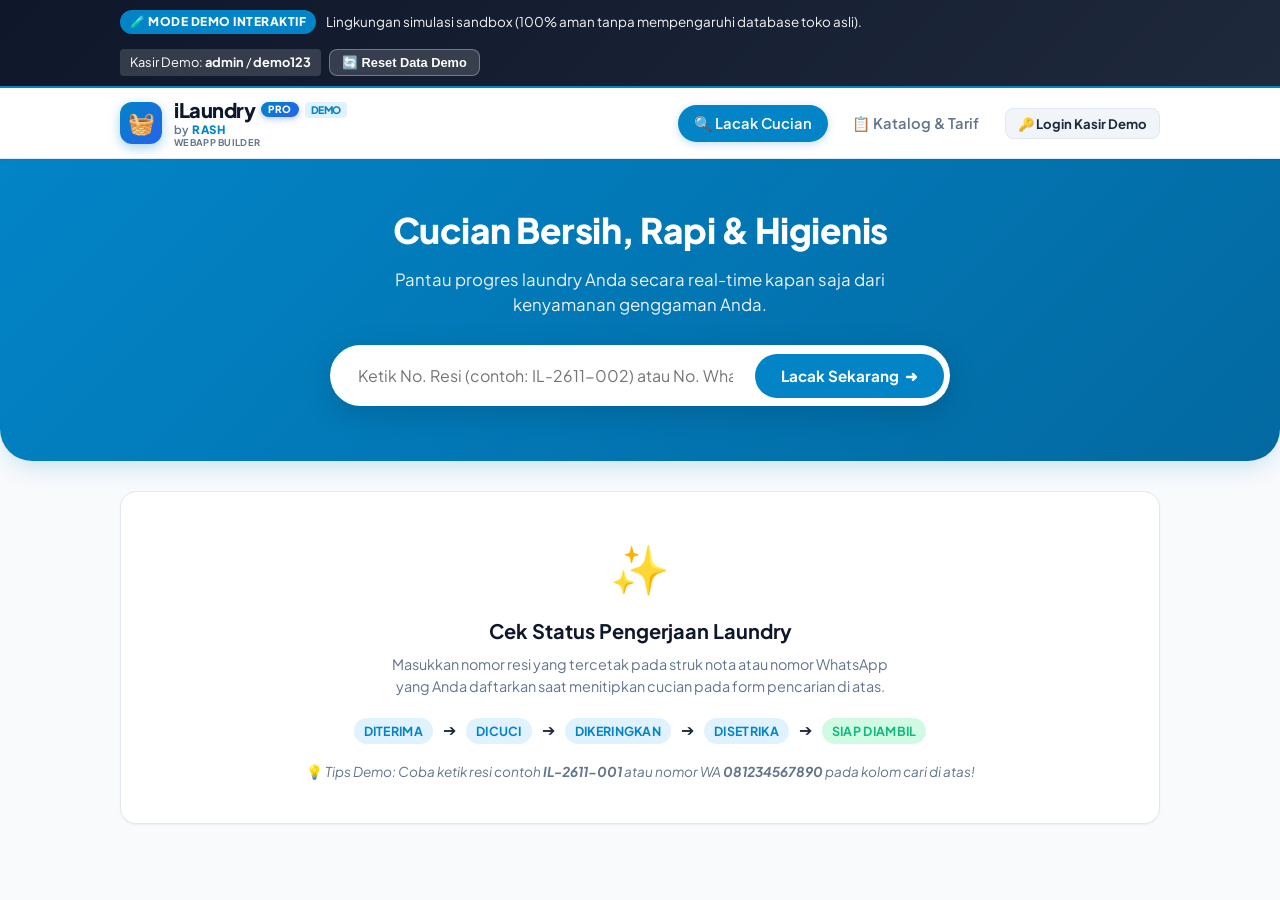
==== commit 6c786085: "Branding & UI/UX Upgrade: iLaundry Pro by RASH (WebApp Builder), Floating Mobile Nav, Glowing Steppe" ====
--- a/demo.html
+++ b/demo.html
@@ -3,7 +3,7 @@
 <head>
   <meta charset="UTF-8">
   <meta name="viewport" content="width=device-width, initial-scale=1.0">
-  <title>iLaundry — Mode Demo Interaktif (Sandbox)</title>
+  <title>iLaundry Pro by RASH — Mode Demo Interaktif (Sandbox)</title>
   <link rel="preconnect" href="https://fonts.googleapis.com">
   <link rel="preconnect" href="https://fonts.gstatic.com" crossorigin>
   <link href="https://fonts.googleapis.com/css2?family=Plus+Jakarta+Sans:wght@400;500;600;700;800&display=swap" rel="stylesheet">
@@ -34,7 +34,13 @@
     <div class="container nav-container">
       <a href="#" class="brand" onclick="switchTab('tracking'); return false;">
         <div class="brand-icon">🧺</div>
-        <span>iLaundry <small style="font-size: 0.65rem; background: var(--primary-light); color: var(--primary); padding: 2px 6px; border-radius: 4px; vertical-align: middle;">DEMO</small></span>
+        <div class="brand-text-group">
+          <div class="brand-main">iLaundry <span class="brand-pro-pill">PRO</span> <small style="font-size: 0.65rem; background: var(--primary-light); color: var(--primary); padding: 2px 6px; border-radius: 4px; vertical-align: middle;">DEMO</small></div>
+          <div class="brand-by">
+            <span class="brand-by-row">by <strong class="brand-rash">RASH</strong></span>
+            <span class="brand-sub">WebApp Builder</span>
+          </div>
+        </div>
       </a>
       <div style="display: flex; align-items: center; gap: 10px; flex-wrap: wrap;">
         <ul class="nav-links">
@@ -198,9 +204,12 @@
     <!-- VIEW 4: PANEL KASIR & KELOLA LAYANAN -->
     <section id="view-admin" class="view-section">
       <!-- Sub-Navigasi Panel Kasir -->
-      <div style="display: flex; gap: 8px; margin-bottom: 22px;">
+      <div style="display: flex; gap: 8px; margin-bottom: 22px; flex-wrap: wrap;">
         <button id="sub-nav-orders" class="btn btn-primary" onclick="switchAdminSubView('orders')">
           📋 Antrean Transaksi
+        </button>
+        <button id="sub-nav-daily" class="btn btn-secondary" onclick="switchAdminSubView('daily')">
+          📅 Penjualan Harian
         </button>
         <button id="sub-nav-recap" class="btn btn-secondary" onclick="switchAdminSubView('recap')">
           📊 Rekap Bulanan & Layanan Terlaris
@@ -209,6 +218,30 @@
 
       <!-- SUB-VIEW 1: ANTREAN TRANSAKSI -->
       <div id="admin-sub-orders">
+        <!-- Quick Actions Banner (Aksi Cepat Kasir Demo) -->
+        <div class="quick-actions-bar card" style="padding: 14px 20px; margin-bottom: 20px;">
+          <div style="display: flex; justify-content: space-between; align-items: center; flex-wrap: wrap; gap: 12px;">
+            <div style="display: flex; align-items: center; gap: 12px;">
+              <div style="width: 42px; height: 42px; background: #ffffff; border-radius: 12px; display: flex; align-items: center; justify-content: center; font-size: 1.4rem; box-shadow: 0 4px 10px rgba(2,132,199,0.15); flex-shrink: 0;">⚡</div>
+              <div>
+                <strong style="color: #0369a1; font-size: 0.98rem; display: block;">Aksi Cepat Kasir (Demo)</strong>
+                <p style="font-size: 0.8rem; color: #0284c7; margin: 0;">Pintasan input pesanan dan pengecekan rekap kasir dalam 1 klik</p>
+              </div>
+            </div>
+            <div style="display: flex; gap: 8px; flex-wrap: wrap;">
+              <button class="btn btn-primary btn-sm" onclick="switchTab('order')" style="box-shadow: 0 4px 10px rgba(2, 132, 199, 0.35);">
+                ➕ Order Baru
+              </button>
+              <button class="btn btn-secondary btn-sm" onclick="switchAdminSubView('daily')">
+                📅 Cek Penjualan Hari Ini
+              </button>
+              <button class="btn btn-secondary btn-sm" onclick="switchAdminSubView('recap')">
+                📊 Rekap Bulanan
+              </button>
+            </div>
+          </div>
+        </div>
+
         <!-- Admin Stats Grid -->
         <div class="stats-grid">
           <div class="stat-card">
@@ -291,7 +324,78 @@
         </div>
       </div>
 
-      <!-- SUB-VIEW 2: REKAP BULANAN & ANALISIS PENJUALAN -->
+      <!-- SUB-VIEW 2: CATATAN PENJUALAN HARIAN -->
+      <div id="admin-sub-daily" style="display: none;">
+        <!-- Filter Tanggal Harian -->
+        <div class="card" style="padding: 18px 20px; margin-bottom: 20px;">
+          <div style="display: flex; justify-content: space-between; align-items: center; flex-wrap: wrap; gap: 14px;">
+            <div>
+              <h3 style="font-size: 1.15rem; font-weight: 800; color: var(--dark);">📅 Catatan Penjualan Harian (Sandbox)</h3>
+              <p style="font-size: 0.85rem; color: var(--text-muted);">Pilih tanggal transaksi untuk melihat omset harian, uang masuk (lunas), piutang, dan rincian nota.</p>
+            </div>
+            <div style="display: flex; gap: 8px; align-items: center; flex-wrap: wrap;">
+              <input type="date" id="daily-filter-date" onchange="renderDailySales()" style="padding: 8px 14px; border-radius: var(--radius-md); border: 1px solid var(--border); font-weight: 700; color: var(--dark); background: #fff;">
+              <button class="btn btn-secondary btn-sm" onclick="setDailyDateFilter('today')">Hari Ini</button>
+              <button class="btn btn-secondary btn-sm" onclick="setDailyDateFilter('yesterday')">Kemarin</button>
+              <button class="btn btn-secondary btn-sm" onclick="downloadDailyCsv()" title="Unduh CSV Penjualan Harian">📥 Unduh CSV</button>
+            </div>
+          </div>
+        </div>
+
+        <!-- KPI Cards Harian -->
+        <div class="stats-grid">
+          <div class="stat-card">
+            <div class="stat-label">Total Omset Tanggal Ini</div>
+            <div id="daily-stat-omset" class="stat-value" style="color: var(--primary);">Rp 0</div>
+          </div>
+          <div class="stat-card">
+            <div class="stat-label">Uang Masuk (Lunas)</div>
+            <div id="daily-stat-paid" class="stat-value" style="color: var(--accent);">Rp 0</div>
+          </div>
+          <div class="stat-card">
+            <div class="stat-label">Piutang (Belum Lunas)</div>
+            <div id="daily-stat-unpaid" class="stat-value" style="color: var(--warning);">Rp 0</div>
+          </div>
+          <div class="stat-card">
+            <div class="stat-label">Jumlah Nota / Berat</div>
+            <div id="daily-stat-count-qty" class="stat-value" style="font-size: 1.25rem;">0 Nota</div>
+          </div>
+        </div>
+
+        <!-- Tabel Transaksi Harian Sesuai Tanggal -->
+        <div class="card">
+          <div style="display: flex; justify-content: space-between; align-items: center; margin-bottom: 15px; flex-wrap: wrap; gap: 10px;">
+            <h3 class="card-title" id="daily-table-title">Daftar Transaksi Tanggal Ini</h3>
+            <span id="daily-badge-date" class="badge badge-primary" style="font-size: 0.88rem; padding: 6px 12px;">-</span>
+          </div>
+          <div class="table-responsive">
+            <table class="data-table">
+              <thead>
+                <tr>
+                  <th>No. Resi</th>
+                  <th>Jam / Waktu</th>
+                  <th>Pelanggan</th>
+                  <th>Layanan & Qty</th>
+                  <th>Total Biaya</th>
+                  <th>Status Pembayaran</th>
+                  <th>Status Cucian</th>
+                  <th>Aksi</th>
+                </tr>
+              </thead>
+              <tbody id="daily-orders-tbody">
+                <tr>
+                  <td colspan="8" style="text-align: center; padding: 25px;">Pilih tanggal untuk melihat transaksi...</td>
+                </tr>
+              </tbody>
+              <tfoot id="daily-orders-tfoot" style="background: #f8fafc; font-weight: 700; border-top: 2px solid var(--border);">
+                <!-- Ringkasan total penjualan harian -->
+              </tfoot>
+            </table>
+          </div>
+        </div>
+      </div>
+
+      <!-- SUB-VIEW 3: REKAP BULANAN & ANALISIS PENJUALAN -->
       <div id="admin-sub-recap" style="display: none;">
         <!-- Filter Periode Bulan & Tahun -->
         <div class="card" style="padding: 18px 20px; margin-bottom: 20px;">
@@ -647,6 +751,30 @@
   <!-- TOAST CONTAINER -->
   <div id="toast-container" class="toast-container"></div>
 
+  <!-- MOBILE BOTTOM FLOATING NAVIGATION -->
+  <nav class="mobile-bottom-nav">
+    <button class="mobile-nav-btn active" id="mob-nav-tracking" onclick="switchTab('tracking')">
+      <span class="mob-icon">🔍</span>
+      <span class="mob-label">Lacak</span>
+    </button>
+    <button class="mobile-nav-btn" id="mob-nav-catalog" onclick="switchTab('catalog')">
+      <span class="mob-icon">📋</span>
+      <span class="mob-label">Tarif</span>
+    </button>
+    <button class="mobile-nav-btn" id="mob-nav-order" onclick="switchTab('order')" style="display: none;">
+      <span class="mob-icon">➕</span>
+      <span class="mob-label">Order</span>
+    </button>
+    <button class="mobile-nav-btn" id="mob-nav-admin" onclick="switchTab('admin')" style="display: none;">
+      <span class="mob-icon">⚙️</span>
+      <span class="mob-label">Kasir</span>
+    </button>
+    <button class="mobile-nav-btn" id="mob-nav-auth" onclick="openLoginModal()">
+      <span class="mob-icon">🔑</span>
+      <span class="mob-label">Login</span>
+    </button>
+  </nav>
+
   <!-- SCRIPTS -->
   <script src="js/demo-app.js"></script>
 </body>
--- a/css/style.css
+++ b/css/style.css
@@ -76,25 +76,80 @@
 .brand {
   display: flex;
   align-items: center;
-  gap: 10px;
+  gap: 12px;
   text-decoration: none;
-  font-size: 1.35rem;
-  font-weight: 800;
-  color: var(--primary);
-  letter-spacing: -0.5px;
 }
 
 .brand-icon {
-  width: 38px;
-  height: 38px;
-  background: linear-gradient(135deg, var(--primary), #38bdf8);
+  width: 42px;
+  height: 42px;
+  background: linear-gradient(135deg, var(--primary), #2563eb);
   color: #fff;
   border-radius: var(--radius-md);
   display: flex;
   align-items: center;
   justify-content: center;
-  font-size: 1.2rem;
-  box-shadow: 0 4px 10px rgba(2, 132, 199, 0.3);
+  font-size: 1.35rem;
+  box-shadow: 0 4px 12px rgba(2, 132, 199, 0.35);
+  flex-shrink: 0;
+}
+
+.brand-text-group {
+  display: flex;
+  flex-direction: column;
+  line-height: 1.15;
+}
+
+.brand-main {
+  font-size: 1.25rem;
+  font-weight: 800;
+  color: var(--dark);
+  letter-spacing: -0.5px;
+  display: flex;
+  align-items: center;
+  gap: 6px;
+}
+
+.brand-pro-pill {
+  background: linear-gradient(135deg, #0284c7, #2563eb);
+  color: #ffffff;
+  font-size: 0.62rem;
+  font-weight: 800;
+  padding: 2px 7px;
+  border-radius: var(--radius-full);
+  letter-spacing: 0.5px;
+  text-transform: uppercase;
+  box-shadow: 0 2px 6px rgba(37, 99, 235, 0.35);
+}
+
+.brand-by {
+  display: flex;
+  flex-direction: column;
+  margin-top: 2px;
+}
+
+.brand-by-row {
+  font-size: 0.72rem;
+  color: var(--text-muted);
+  font-weight: 600;
+  display: flex;
+  align-items: center;
+  gap: 3px;
+}
+
+.brand-rash {
+  color: var(--primary);
+  font-weight: 800;
+  letter-spacing: 0.5px;
+}
+
+.brand-sub {
+  font-size: 0.58rem;
+  color: #64748b;
+  font-weight: 700;
+  letter-spacing: 0.3px;
+  text-transform: uppercase;
+  margin-top: 1px;
 }
 
 .nav-links {
@@ -299,11 +354,25 @@
   color: #ffffff;
 }
 
-.step-node.active .step-circle {
+@keyframes pulse-ring {
+  0% {
+    box-shadow: 0 0 0 0 rgba(2, 132, 199, 0.55);
+  }
+  70% {
+    box-shadow: 0 0 0 10px rgba(2, 132, 199, 0);
+  }
+  100% {
+    box-shadow: 0 0 0 0 rgba(2, 132, 199, 0);
+  }
+}
+
+.step-node.active .step-circle,
+.step-item.active .step-circle {
   background: var(--primary);
   border-color: var(--primary);
   color: #ffffff;
-  box-shadow: 0 0 0 4px var(--primary-light);
+  animation: pulse-ring 2s infinite cubic-bezier(0.45, 0, 0.55, 1);
+  transform: scale(1.08);
 }
 
 .step-label {
@@ -950,3 +1019,80 @@
   background: #ef4444;
   border-color: #ef4444;
 }
+
+/* =========================================================================
+   UI/UX UPGRADE: FLOATING MOBILE BOTTOM NAVIGATION & QUICK ACTIONS
+   ========================================================================= */
+
+.quick-actions-bar {
+  background: linear-gradient(135deg, #f0f9ff 0%, #e0f2fe 100%);
+  border: 1px solid #bae6fd;
+  border-radius: var(--radius-lg);
+  box-shadow: 0 4px 15px -3px rgba(2, 132, 199, 0.08);
+}
+
+.service-card {
+  transition: all 0.25s cubic-bezier(0.4, 0, 0.2, 1);
+  position: relative;
+  overflow: hidden;
+}
+
+.service-card:hover {
+  transform: translateY(-4px);
+  box-shadow: 0 12px 24px -6px rgba(2, 132, 199, 0.15), 0 4px 6px -2px rgba(0, 0, 0, 0.05);
+  border-color: #bae6fd;
+}
+
+.mobile-bottom-nav {
+  display: none;
+}
+
+@media (max-width: 768px) {
+  body {
+    padding-bottom: 84px !important;
+  }
+  
+  .mobile-bottom-nav {
+    display: flex;
+    position: fixed;
+    bottom: 12px;
+    left: 12px;
+    right: 12px;
+    background: rgba(255, 255, 255, 0.95);
+    backdrop-filter: blur(16px);
+    -webkit-backdrop-filter: blur(16px);
+    border: 1px solid rgba(226, 232, 240, 0.9);
+    border-radius: var(--radius-full);
+    box-shadow: 0 10px 25px -5px rgba(0, 0, 0, 0.15), 0 8px 10px -6px rgba(0, 0, 0, 0.08);
+    z-index: 999;
+    padding: 6px 8px;
+    justify-content: space-around;
+    align-items: center;
+  }
+  
+  .mobile-nav-btn {
+    background: transparent;
+    border: none;
+    display: flex;
+    flex-direction: column;
+    align-items: center;
+    gap: 3px;
+    padding: 6px 12px;
+    border-radius: var(--radius-full);
+    cursor: pointer;
+    color: var(--text-muted);
+    font-size: 0.72rem;
+    font-weight: 700;
+    transition: all 0.2s cubic-bezier(0.4, 0, 0.2, 1);
+  }
+  
+  .mobile-nav-btn.active {
+    background: var(--primary-soft);
+    color: var(--primary);
+  }
+  
+  .mobile-nav-btn .mob-icon {
+    font-size: 1.15rem;
+    line-height: 1;
+  }
+}
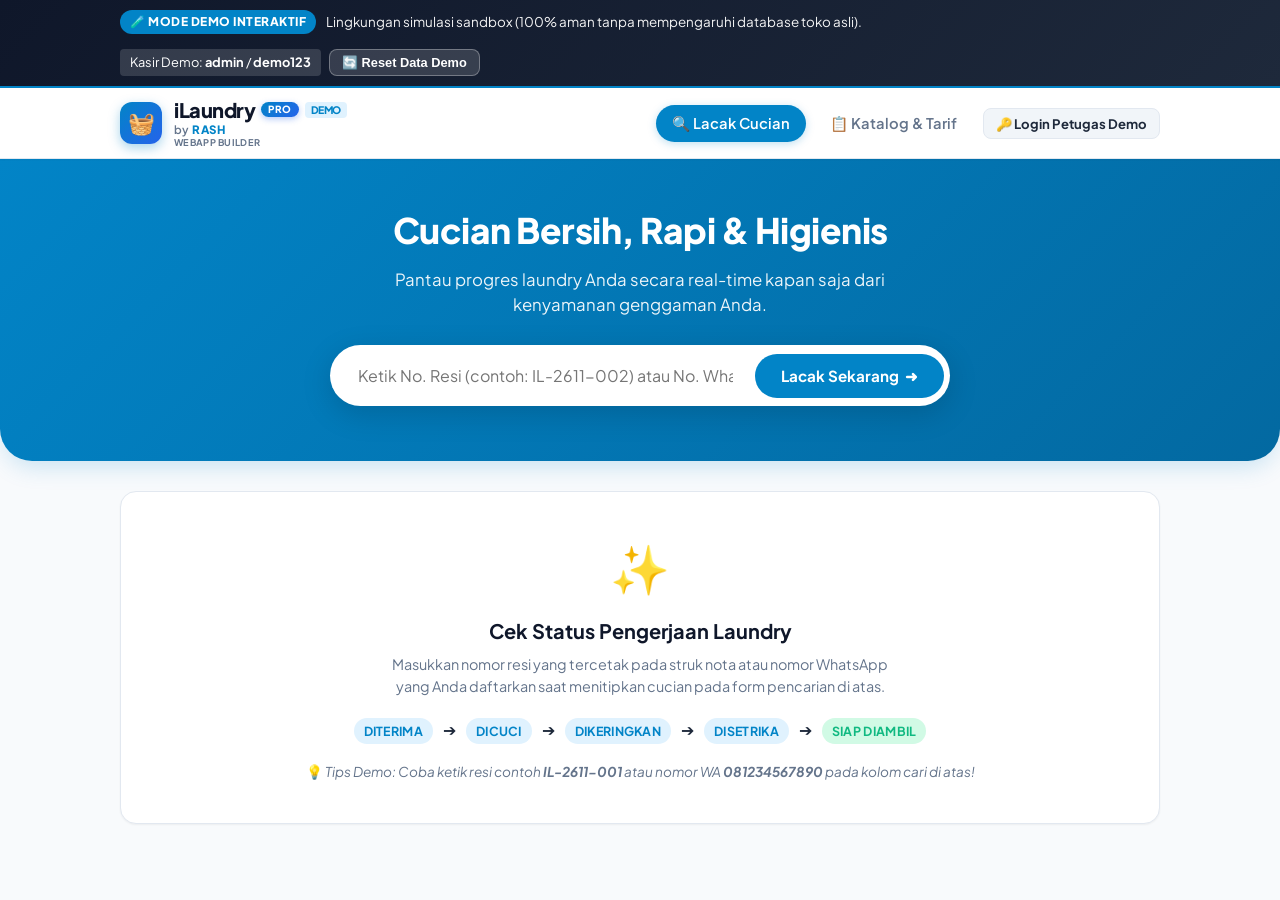
==== commit 00c3df43: "Fitur: Login Super Admin (Owner), Pembayaran Cash/QRIS/Transfer, Kembalian & Autocomplete Pelanggan" ====
--- a/demo.html
+++ b/demo.html
@@ -157,9 +157,10 @@
 
         <form id="order-form" onsubmit="handleCreateOrder(event)">
           <div class="form-grid">
-            <div class="form-group">
+            <div class="form-group autocomplete-wrapper">
               <label for="order-nama">Nama Lengkap Pelanggan *</label>
-              <input type="text" id="order-nama" placeholder="Contoh: Andi Wijaya" required>
+              <input type="text" id="order-nama" placeholder="Ketik minimal 3 huruf nama pelanggan..." oninput="handleCustomerNameInput(this.value)" autocomplete="off" required>
+              <div id="customer-suggestions" class="autocomplete-dropdown"></div>
             </div>
             <div class="form-group">
               <label for="order-wa">No. WhatsApp Aktif *</label>
@@ -180,18 +181,110 @@
             </div>
           </div>
 
-          <div class="form-group" style="margin-bottom: 20px;">
+          <div class="form-group" style="margin-bottom: 16px;">
             <label for="order-catatan">Catatan Khusus (Opsional)</label>
             <textarea id="order-catatan" rows="2" placeholder="Contoh: Pakaian luntur harap dipisah, detergen hypoallergenic, dll."></textarea>
           </div>
 
           <!-- Total Ringkasan Box -->
-          <div style="background: #f8fafc; border: 1px solid var(--border); padding: 16px; border-radius: var(--radius-md); display: flex; justify-content: space-between; align-items: center; margin-bottom: 24px;">
+          <div style="background: #f8fafc; border: 1px solid var(--border); padding: 16px; border-radius: var(--radius-md); display: flex; justify-content: space-between; align-items: center; margin-bottom: 18px;">
             <div>
               <div style="font-size: 0.82rem; color: var(--text-muted); font-weight: 600;">TOTAL ESTIMASI BIAYA</div>
               <div id="order-total-preview" style="font-size: 1.5rem; font-weight: 800; color: var(--primary);">Rp 0</div>
             </div>
-            <span class="badge badge-warning">Simulasi Pembayaran Kasir</span>
+            <span id="order-timing-badge" class="badge badge-success">Bayar Sekarang (Lunas)</span>
+          </div>
+
+          <!-- Pilihan Waktu & Metode Pembayaran -->
+          <div style="background: #f8fafc; border: 1px solid var(--border); padding: 16px; border-radius: var(--radius-md); margin-bottom: 24px;">
+            <label style="font-size: 0.88rem; font-weight: 700; color: var(--dark); display: block; margin-bottom: 8px;">
+              💳 Waktu & Status Pembayaran
+            </label>
+            
+            <div class="pay-timing-group">
+              <label class="pay-timing-card active" id="timing-card-lunas" onclick="selectPayTiming('Lunas')">
+                <input type="radio" name="pay-timing" id="pay-timing-lunas" value="Lunas" checked>
+                <div>
+                  <strong style="display:block; font-size: 0.88rem; color: #15803d;">Bayar Sekarang (Lunas)</strong>
+                  <small style="color: var(--text-muted); font-size: 0.74rem;">Pelanggan bayar langsung saat serahkan cucian</small>
+                </div>
+              </label>
+
+              <label class="pay-timing-card" id="timing-card-belum" onclick="selectPayTiming('Belum Lunas')">
+                <input type="radio" name="pay-timing" id="pay-timing-belum" value="Belum Lunas">
+                <div>
+                  <strong style="display:block; font-size: 0.88rem; color: #b45309;">Bayar Saat Ambil</strong>
+                  <small style="color: var(--text-muted); font-size: 0.74rem;">Pelunasan dilakukan saat cucian selesai & diambil</small>
+                </div>
+              </label>
+            </div>
+
+            <!-- Pilihan Metode Bayar (Aktif jika Bayar Sekarang) -->
+            <div id="order-pay-methods-area">
+              <label style="font-size: 0.84rem; font-weight: 700; color: var(--dark); display: block; margin-bottom: 8px;">
+                Pilih Metode Pembayaran:
+              </label>
+              <div class="pay-methods-grid">
+                <div class="pay-method-btn active" id="pay-btn-cash" onclick="selectPayMethod('CASH')">
+                  <span class="pay-method-icon">💵</span>
+                  <span class="pay-method-label">CASH / TUNAI</span>
+                </div>
+                <div class="pay-method-btn" id="pay-btn-qris" onclick="selectPayMethod('QRIS')">
+                  <span class="pay-method-icon">📱</span>
+                  <span class="pay-method-label">QRIS</span>
+                </div>
+                <div class="pay-method-btn" id="pay-btn-transfer" onclick="selectPayMethod('TRANSFER')">
+                  <span class="pay-method-icon">🏦</span>
+                  <span class="pay-method-label">TRANSFER BANK</span>
+                </div>
+              </div>
+
+              <!-- CASH Detail & Calculator -->
+              <div id="order-cash-detail-box" style="margin-top: 10px;">
+                <div class="form-group" style="margin-bottom: 6px;">
+                  <label for="order-cash-nominal" style="font-size: 0.82rem; font-weight: 700;">Nominal Uang Tunai Diterima (Rp) *</label>
+                  <input type="number" id="order-cash-nominal" placeholder="Contoh: 50000" oninput="calculateOrderChange()" style="font-weight: 700; font-size: 1.1rem;">
+                </div>
+                <div class="quick-cash-chips">
+                  <span style="font-size: 0.75rem; color: var(--text-muted); align-self: center;">Pintasan:</span>
+                  <button type="button" class="quick-cash-btn" onclick="setQuickCash('exact')">Uang Pas</button>
+                  <button type="button" class="quick-cash-btn" onclick="setQuickCash(10000)">10.000</button>
+                  <button type="button" class="quick-cash-btn" onclick="setQuickCash(20000)">20.000</button>
+                  <button type="button" class="quick-cash-btn" onclick="setQuickCash(50000)">50.000</button>
+                  <button type="button" class="quick-cash-btn" onclick="setQuickCash(100000)">100.000</button>
+                </div>
+                <div class="change-calc-box">
+                  <div>
+                    <div style="font-size: 0.78rem; font-weight: 700; color: #166534;">KEMBALIAN PELANGGAN</div>
+                    <div id="order-change-preview" class="change-amount">Rp 0</div>
+                  </div>
+                  <span id="order-change-status" class="badge badge-success" style="font-size: 0.76rem;">Uang Pas</span>
+                </div>
+              </div>
+
+              <!-- QRIS Box -->
+              <div id="order-qris-detail-box" style="display: none; background: #ffffff; border: 1px dashed var(--border); padding: 14px; border-radius: var(--radius-md); text-align: center;">
+                <div style="font-weight: 700; color: var(--dark); margin-bottom: 4px;" id="order-qris-merchant">QRIS iLaundry Pro by RASH</div>
+                <p style="font-size: 0.78rem; color: var(--text-muted); margin-bottom: 10px;">Arahkan kamera / aplikasi e-Wallet atau m-Banking pelanggan ke QRIS di bawah ini</p>
+                <div id="order-qris-img-container" style="display: inline-block; padding: 10px; background: #fff; border: 1px solid var(--border); border-radius: 8px;">
+                  <img id="order-qris-img" src="" alt="QRIS Toko" style="max-width: 190px; height: auto; display: block; margin: 0 auto;">
+                </div>
+                <div style="margin-top: 10px; font-size: 0.8rem; color: #15803d; font-weight: 700;">✅ Pastikan nominal transfer sesuai total: <span id="order-qris-total-text">Rp 0</span></div>
+              </div>
+
+              <!-- Transfer Box -->
+              <div id="order-transfer-detail-box" style="display: none; background: #ffffff; border: 1px dashed var(--border); padding: 14px; border-radius: var(--radius-md);">
+                <div style="font-weight: 700; color: var(--dark); font-size: 0.92rem; margin-bottom: 8px;">🏦 Rincian Rekening Laundry</div>
+                <div style="display: grid; grid-template-columns: 1fr auto; gap: 8px; align-items: center; background: #f8fafc; padding: 10px 14px; border-radius: 8px;">
+                  <div>
+                    <div style="font-size: 0.76rem; color: var(--text-muted);" id="order-bank-name">BANK BCA</div>
+                    <div style="font-size: 1.1rem; font-weight: 800; color: var(--primary);" id="order-bank-acc">1234567890</div>
+                    <div style="font-size: 0.8rem; font-weight: 600;" id="order-bank-holder">a.n. iLaundry Pro by RASH</div>
+                  </div>
+                  <button type="button" class="btn btn-secondary btn-sm" onclick="copyBankAcc()">📋 Salin Rekening</button>
+                </div>
+              </div>
+            </div>
           </div>
 
           <button type="submit" id="btn-submit-order" class="btn btn-primary" style="width: 100%;">
@@ -277,6 +370,9 @@
               </button>
               <button class="btn btn-secondary btn-sm" onclick="openImportModal()">
                 📥 Import Data Lama
+              </button>
+              <button id="btn-superadmin-panel" class="btn btn-secondary btn-sm" onclick="openSuperAdminModal()" style="display: none; background: #fff7ed; border-color: #fdba74; color: #c2410c; font-weight: 700;">
+                👑 Pengaturan Toko & Harga
               </button>
               <button class="btn btn-secondary btn-sm" onclick="logoutAdmin()" title="Kunci Akses Kasir">
                 🔒 Kunci Kasir
@@ -579,7 +675,7 @@
         <div class="receipt-header">
           <h3>🧺 iLaundry</h3>
           <p>Layanan Cuci Bersih & Higienis</p>
-          <p id="rcp-cs-phone">WA: 0812-3456-7890</p>
+          <p id="rcp-cs-phone">WA: 0898-2485-685</p>
         </div>
 
         <div class="receipt-row">
@@ -618,6 +714,18 @@
         <div class="receipt-row" style="margin-top: 4px;">
           <span>Status Bayar:</span>
           <strong id="rcp-pay-status">-</strong>
+        </div>
+        <div class="receipt-row" id="rcp-row-method" style="margin-top: 2px;">
+          <span>Metode Bayar:</span>
+          <span id="rcp-pay-method">-</span>
+        </div>
+        <div class="receipt-row" id="rcp-row-cash" style="display: none; margin-top: 2px;">
+          <span>Uang Diterima:</span>
+          <span id="rcp-pay-cash">Rp 0</span>
+        </div>
+        <div class="receipt-row" id="rcp-row-change" style="display: none; margin-top: 2px;">
+          <span>Kembalian:</span>
+          <strong id="rcp-pay-change">Rp 0</strong>
         </div>
 
         <div class="receipt-qr">
@@ -645,35 +753,281 @@
     </div>
   </div>
 
-  <!-- MODAL: LOGIN ADMIN / KASIR -->
+  <!-- MODAL: LOGIN KASIR & SUPER ADMIN DEMO -->
   <div id="login-modal" class="modal-overlay">
-    <div class="modal-dialog" style="max-width: 380px; padding: 24px;">
+    <div class="modal-dialog" style="max-width: 400px; padding: 24px;">
       <div class="modal-header">
-        <h3 style="font-size: 1.15rem; font-weight: 800;">🔐 Login Petugas Kasir Demo</h3>
+        <h3 style="font-size: 1.15rem; font-weight: 800;">🔐 Login Sistem iLaundry (Demo)</h3>
         <button class="modal-close" onclick="closeLoginModal()">&times;</button>
       </div>
-      <p style="font-size: 0.85rem; color: var(--text-muted); margin-bottom: 18px;">
-        Gunakan kredensial demo untuk mencoba menu Order Baru dan Panel Kasir.
+      <p style="font-size: 0.85rem; color: var(--text-muted); margin-bottom: 16px;">
+        Masuk sebagai <strong>Petugas Kasir</strong> atau <strong>Super Admin (Owner)</strong> untuk mencoba semua fitur.
       </p>
+
+      <!-- Petunjuk Akun Demo -->
+      <div style="background: #f8fafc; border: 1px solid var(--border); padding: 10px 14px; border-radius: var(--radius-md); font-size: 0.78rem; margin-bottom: 16px; line-height: 1.5;">
+        <div>👤 <strong>Kasir:</strong> Username: <code>admin</code> | PIN: <code>1234</code> atau <code>demo123</code></div>
+        <div style="margin-top: 4px;">👑 <strong>Super Admin:</strong> Username: <code>owner</code> | Sandi: <code>owner123</code></div>
+      </div>
 
       <form id="admin-login-form" onsubmit="handleLoginSubmit(event)">
         <div class="form-group" style="margin-bottom: 14px;">
           <label style="font-size: 0.85rem; font-weight: 700;">Username</label>
-          <input type="text" id="login-username" value="admin" placeholder="admin" required autofocus>
+          <input type="text" id="login-username" value="admin" placeholder="admin atau owner" required autofocus>
         </div>
         <div class="form-group" style="margin-bottom: 20px;">
           <label style="font-size: 0.85rem; font-weight: 700;">Password / PIN</label>
-          <input type="password" id="login-password" value="demo123" placeholder="demo123" required>
+          <input type="password" id="login-password" value="demo123" placeholder="••••" required>
         </div>
         <div style="display: flex; gap: 8px;">
           <button type="submit" class="btn btn-primary" style="flex: 1;">
-            Masuk Kasir ➜
+            Masuk Sekarang ➜
           </button>
           <button type="button" class="btn btn-secondary" onclick="closeLoginModal()">
             Batal
           </button>
         </div>
       </form>
+    </div>
+  </div>
+
+  <!-- MODAL: PELUNASAN PEMBAYARAN (SAAT PENGAMBILAN CUCIAN) -->
+  <div id="settlement-modal" class="modal-overlay">
+    <div class="modal-dialog" style="max-width: 440px; padding: 22px;">
+      <div class="modal-header">
+        <h3 style="font-size: 1.15rem; font-weight: 800; display: flex; align-items: center; gap: 8px;">
+          💰 Pelunasan Tagihan Laundry
+        </h3>
+        <button class="modal-close" onclick="closeSettlementModal()">&times;</button>
+      </div>
+      <p style="font-size: 0.84rem; color: var(--text-muted); margin-bottom: 14px;">
+        Konfirmasi pembayaran cucian yang siap diambil oleh pelanggan.
+      </p>
+
+      <!-- Info Pesanan -->
+      <div style="background: #f8fafc; border: 1px solid var(--border); padding: 14px; border-radius: var(--radius-md); margin-bottom: 16px;">
+        <div style="display: flex; justify-content: space-between; align-items: center; margin-bottom: 6px;">
+          <span style="font-size: 0.78rem; font-weight: 700; color: var(--primary);" id="stl-resi">IL-XXXX-XXX</span>
+          <span class="badge badge-danger">Belum Lunas</span>
+        </div>
+        <div style="font-weight: 800; font-size: 1.05rem;" id="stl-nama">-</div>
+        <div style="font-size: 0.82rem; color: var(--text-muted);" id="stl-layanan">-</div>
+        <div style="display: flex; justify-content: space-between; align-items: center; border-top: 1px dashed var(--border); padding-top: 8px; margin-top: 8px;">
+          <span style="font-weight: 700; font-size: 0.85rem;">TOTAL TAGIHAN:</span>
+          <span style="font-weight: 800; font-size: 1.3rem; color: var(--primary);" id="stl-total">Rp 0</span>
+        </div>
+      </div>
+
+      <!-- Pilihan Metode Pelunasan -->
+      <label style="font-size: 0.84rem; font-weight: 700; color: var(--dark); display: block; margin-bottom: 8px;">
+        Pilih Metode Pembayaran Pelunasan:
+      </label>
+      <div class="pay-methods-grid" style="grid-template-columns: repeat(3, 1fr); margin-bottom: 14px;">
+        <div class="pay-method-btn active" id="stl-method-cash" onclick="selectStlMethod('CASH')">
+          <span class="pay-method-icon">💵</span>
+          <span class="pay-method-label">CASH</span>
+        </div>
+        <div class="pay-method-btn" id="stl-method-qris" onclick="selectStlMethod('QRIS')">
+          <span class="pay-method-icon">📱</span>
+          <span class="pay-method-label">QRIS</span>
+        </div>
+        <div class="pay-method-btn" id="stl-method-transfer" onclick="selectStlMethod('TRANSFER')">
+          <span class="pay-method-icon">🏦</span>
+          <span class="pay-method-label">TRANSFER</span>
+        </div>
+      </div>
+
+      <!-- Detail CASH Pelunasan -->
+      <div id="stl-cash-box">
+        <div class="form-group" style="margin-bottom: 6px;">
+          <label style="font-size: 0.82rem; font-weight: 700;">Nominal Uang Tunai Diterima (Rp) *</label>
+          <input type="number" id="stl-cash-input" placeholder="Contoh: 50000" oninput="calculateStlChange()" style="font-weight: 700; font-size: 1.1rem;">
+        </div>
+        <div class="quick-cash-chips">
+          <button type="button" class="quick-cash-btn" onclick="setStlQuickCash('exact')">Uang Pas</button>
+          <button type="button" class="quick-cash-btn" onclick="setStlQuickCash(10000)">10.000</button>
+          <button type="button" class="quick-cash-btn" onclick="setStlQuickCash(20000)">20.000</button>
+          <button type="button" class="quick-cash-btn" onclick="setStlQuickCash(50000)">50.000</button>
+          <button type="button" class="quick-cash-btn" onclick="setStlQuickCash(100000)">100.000</button>
+        </div>
+        <div class="change-calc-box">
+          <div>
+            <div style="font-size: 0.78rem; font-weight: 700; color: #166534;">KEMBALIAN PELANGGAN</div>
+            <div id="stl-change-preview" class="change-amount">Rp 0</div>
+          </div>
+          <span id="stl-change-status" class="badge badge-success" style="font-size: 0.76rem;">Uang Pas</span>
+        </div>
+      </div>
+
+      <!-- Detail QRIS Pelunasan -->
+      <div id="stl-qris-box" style="display: none; background: #ffffff; border: 1px dashed var(--border); padding: 12px; border-radius: var(--radius-md); text-align: center; margin-bottom: 14px;">
+        <div style="font-weight: 700; font-size: 0.88rem; margin-bottom: 4px;" id="stl-qris-merchant-title">Scan QRIS Laundry</div>
+        <img id="stl-qris-img" src="" alt="QRIS" style="max-width: 170px; height: auto; display: block; margin: 0 auto 6px;">
+        <div style="font-size: 0.82rem; font-weight: 700; color: #15803d;">Nominal: <span id="stl-qris-nominal">Rp 0</span></div>
+      </div>
+
+      <!-- Detail Transfer Pelunasan -->
+      <div id="stl-transfer-box" style="display: none; background: #f8fafc; border: 1px dashed var(--border); padding: 12px; border-radius: var(--radius-md); margin-bottom: 14px;">
+        <div style="font-size: 0.76rem; color: var(--text-muted);" id="stl-bank-name">BANK BCA</div>
+        <div style="font-size: 1.1rem; font-weight: 800; color: var(--primary);" id="stl-bank-acc">1234567890</div>
+        <div style="font-size: 0.8rem; font-weight: 600;" id="stl-bank-holder">a.n. iLaundry Pro by RASH</div>
+      </div>
+
+      <!-- Status Pengerjaan Opsional -->
+      <div style="margin-bottom: 16px;">
+        <label style="font-size: 0.8rem; font-weight: 600; color: var(--text-muted);">Ubah Status Pengerjaan Sekaligus:</label>
+        <select id="stl-status-cucian" style="padding: 6px 10px; border-radius: var(--radius-md); border: 1px solid var(--border); width: 100%; font-size: 0.86rem; font-weight: 600;">
+          <option value="Selesai" selected>✅ Selesai (Sudah Diserahkan ke Pelanggan)</option>
+          <option value="Siap Diambil">📦 Tetap "Siap Diambil"</option>
+        </select>
+      </div>
+
+      <div style="display: flex; gap: 8px;">
+        <button type="button" class="btn btn-primary" style="flex: 1;" onclick="submitSettlementPayment()">
+          💾 Simpan Pelunasan & Cetak Nota
+        </button>
+        <button type="button" class="btn btn-secondary" onclick="closeSettlementModal()">
+          Batal
+        </button>
+      </div>
+    </div>
+  </div>
+
+  <!-- MODAL: PENGATURAN SUPER ADMIN (OWNER SELF-SERVICE) -->
+  <div id="super-admin-modal" class="modal-overlay">
+    <div class="modal-dialog" style="max-width: 680px; padding: 24px;">
+      <div class="modal-header">
+        <h3 style="font-size: 1.25rem; font-weight: 800; display: flex; align-items: center; gap: 8px;">
+          👑 Pengaturan Toko & Harga (Super Admin)
+        </h3>
+        <button class="modal-close" onclick="closeSuperAdminModal()">&times;</button>
+      </div>
+      <p style="font-size: 0.84rem; color: var(--text-muted); margin-bottom: 16px;">
+        Panel mandiri Super Admin untuk mengatur nomor CS, tarif harga katalog, integrasi WhatsApp Fonnte, QRIS, dan rekening bank.
+      </p>
+
+      <!-- Super Admin Navigation Tabs -->
+      <div class="super-admin-nav-tabs">
+        <button id="sa-tab-btn-general" class="active" onclick="switchSuperAdminTab('general')">📞 CS & Kontak</button>
+        <button id="sa-tab-btn-pricing" onclick="switchSuperAdminTab('pricing')">🏷️ Kelola Harga</button>
+        <button id="sa-tab-btn-wa" onclick="switchSuperAdminTab('wa')">💬 WA Fonnte</button>
+        <button id="sa-tab-btn-qris" onclick="switchSuperAdminTab('qris')">💳 QRIS & Rekening</button>
+        <button id="sa-tab-btn-security" onclick="switchSuperAdminTab('security')">🔒 Sandi</button>
+      </div>
+
+      <!-- TAB 1: CS & KONTAK UMUM -->
+      <div id="sa-tab-general">
+        <div class="form-group" style="margin-bottom: 14px;">
+          <label style="font-weight: 700; font-size: 0.88rem;">Nomor WhatsApp CS / Laundry *</label>
+          <input type="tel" id="sa-cs-phone" placeholder="Contoh: 08982485685" style="font-weight: 700; font-size: 1rem;">
+          <small style="color: var(--text-muted); font-size: 0.76rem;">Nomor ini akan tampil pada tombol CS, cetakan struk nota, dan pesan WhatsApp pelanggan.</small>
+        </div>
+        <div class="form-group" style="margin-bottom: 14px;">
+          <label style="font-weight: 700; font-size: 0.88rem;">Nama Toko / Laundry</label>
+          <input type="text" id="sa-store-name" placeholder="iLaundry Pro by RASH">
+        </div>
+      </div>
+
+      <!-- TAB 2: KATALOG & HARGA MANDIRI -->
+      <div id="sa-tab-pricing" style="display: none;">
+        <div style="display: flex; justify-content: space-between; align-items: center; margin-bottom: 12px; flex-wrap: wrap; gap: 8px;">
+          <strong style="font-size: 0.92rem;">Daftar Layanan & Tarif Saat Ini</strong>
+          <button type="button" class="btn btn-primary btn-sm" onclick="openServicesModal()">
+            ➕ Tambah / Edit Layanan Detail
+          </button>
+        </div>
+        <div class="table-responsive" style="max-height: 240px; overflow-y: auto; border: 1px solid var(--border); border-radius: var(--radius-md); margin-bottom: 16px;">
+          <table class="data-table" style="font-size: 0.84rem;">
+            <thead>
+              <tr>
+                <th>Layanan</th>
+                <th>Jenis</th>
+                <th>Tarif (Rp)</th>
+                <th>Satuan</th>
+                <th>Aksi</th>
+              </tr>
+            </thead>
+            <tbody id="sa-pricing-table-tbody">
+              <tr><td colspan="5" style="text-align: center;">Memuat katalog...</td></tr>
+            </tbody>
+          </table>
+        </div>
+      </div>
+
+      <!-- TAB 3: WA OTOMATIS FONNTE -->
+      <div id="sa-tab-wa" style="display: none;">
+        <div style="background: var(--primary-soft); border: 1px solid #bae6fd; padding: 14px; border-radius: var(--radius-md); margin-bottom: 16px;">
+          <div style="display: flex; justify-content: space-between; align-items: center; margin-bottom: 8px;">
+            <strong style="color: #0369a1; font-size: 0.92rem;">Status Notifikasi WhatsApp Otomatis (Fonnte)</strong>
+            <label style="position: relative; display: inline-flex; align-items: center; cursor: pointer; gap: 8px;">
+              <input type="checkbox" id="sa-fonnte-toggle" style="width: 20px; height: 20px; accent-color: var(--primary);">
+              <span id="sa-fonnte-toggle-label" style="font-weight: 700; font-size: 0.85rem; color: var(--primary);">Aktif</span>
+            </label>
+          </div>
+          <p style="font-size: 0.78rem; color: #0284c7; margin: 0;">
+            Jika diaktifkan, nota pesanan dan notifikasi selesai akan otomatis dikirimkan ke nomor WhatsApp pelanggan.
+          </p>
+        </div>
+
+        <div class="form-group" style="margin-bottom: 14px;">
+          <label style="font-weight: 700; font-size: 0.88rem;">Fonnte API Token</label>
+          <input type="text" id="sa-fonnte-token" placeholder="Tempel token API Fonnte Anda..." style="font-family: monospace;">
+          <small style="color: var(--text-muted); font-size: 0.76rem;">Dapatkan token gratis di <a href="https://fonnte.com" target="_blank" style="color: var(--primary);">fonnte.com</a></small>
+        </div>
+      </div>
+
+      <!-- TAB 4: QRIS & REKENING BANK -->
+      <div id="sa-tab-qris" style="display: none;">
+        <div class="form-group" style="margin-bottom: 14px;">
+          <label style="font-weight: 700; font-size: 0.88rem;">Nama Merchant QRIS</label>
+          <input type="text" id="sa-qris-merchant" placeholder="Contoh: iLaundry Pro by RASH">
+        </div>
+        <div class="form-group" style="margin-bottom: 14px;">
+          <label style="font-weight: 700; font-size: 0.88rem;">Link / URL Gambar QRIS</label>
+          <input type="url" id="sa-qris-url" placeholder="https://... atau data:image/png;base64,..." oninput="previewSaQris(this.value)">
+          <small style="color: var(--text-muted); font-size: 0.76rem;">Masukkan link langsung gambar QRIS toko Anda.</small>
+        </div>
+        <div id="sa-qris-preview-box" style="margin-bottom: 16px; text-align: center; display: none;">
+          <div style="font-size: 0.78rem; color: var(--text-muted); margin-bottom: 4px;">Pratinjau QRIS:</div>
+          <img id="sa-qris-preview-img" src="" alt="Preview QRIS" style="max-width: 160px; height: auto; border: 1px solid var(--border); border-radius: 8px; padding: 6px;">
+        </div>
+
+        <div style="border-top: 1px dashed var(--border); padding-top: 14px; margin-top: 14px;">
+          <strong style="display: block; margin-bottom: 10px; font-size: 0.92rem;">Informasi Rekening Bank (Untuk Pembayaran Transfer)</strong>
+          <div class="form-grid" style="margin-bottom: 10px;">
+            <div class="form-group">
+              <label style="font-size: 0.82rem; font-weight: 700;">Nama Bank</label>
+              <input type="text" id="sa-bank-name" placeholder="BCA / Mandiri / BRI">
+            </div>
+            <div class="form-group">
+              <label style="font-size: 0.82rem; font-weight: 700;">Nomor Rekening</label>
+              <input type="text" id="sa-bank-number" placeholder="Contoh: 1234567890">
+            </div>
+          </div>
+          <div class="form-group" style="margin-bottom: 10px;">
+            <label style="font-size: 0.82rem; font-weight: 700;">Atas Nama Rekening</label>
+            <input type="text" id="sa-bank-holder" placeholder="Contoh: RASH Laundry Express">
+          </div>
+        </div>
+      </div>
+
+      <!-- TAB 5: KEAMANAN & SANDI -->
+      <div id="sa-tab-security" style="display: none;">
+        <div class="form-group" style="margin-bottom: 14px;">
+          <label style="font-weight: 700; font-size: 0.88rem;">Password Baru Super Admin (Owner)</label>
+          <input type="password" id="sa-admin-pass" placeholder="Biarkan kosong jika tidak ingin mengubah sandi">
+          <small style="color: var(--text-muted); font-size: 0.76rem;">Default: <code>owner123</code></small>
+        </div>
+      </div>
+
+      <div style="display: flex; gap: 8px; margin-top: 20px; border-top: 1px solid var(--border); padding-top: 16px;">
+        <button type="button" class="btn btn-primary" style="flex: 1;" onclick="saveSuperAdminSettings()">
+          💾 Simpan Semua Pengaturan
+        </button>
+        <button type="button" class="btn btn-secondary" onclick="closeSuperAdminModal()">
+          Tutup
+        </button>
+      </div>
     </div>
   </div>
 
--- a/css/style.css
+++ b/css/style.css
@@ -1096,3 +1096,229 @@
     line-height: 1;
   }
 }
+
+/* =========================================================================
+   AUTOCOMPLETE PELANGGAN (MINIMAL 3 KARAKTER)
+   ========================================================================= */
+
+.autocomplete-wrapper {
+  position: relative;
+  width: 100%;
+}
+
+.autocomplete-dropdown {
+  position: absolute;
+  top: calc(100% + 4px);
+  left: 0;
+  right: 0;
+  background: #ffffff;
+  border: 1px solid var(--border);
+  border-radius: var(--radius-md);
+  box-shadow: 0 10px 25px -5px rgba(0, 0, 0, 0.12), 0 8px 10px -6px rgba(0, 0, 0, 0.04);
+  max-height: 240px;
+  overflow-y: auto;
+  z-index: 1050;
+  display: none;
+}
+
+.autocomplete-item {
+  display: flex;
+  justify-content: space-between;
+  align-items: center;
+  padding: 10px 14px;
+  border-bottom: 1px solid #f1f5f9;
+  cursor: pointer;
+  transition: background 0.15s ease;
+}
+
+.autocomplete-item:last-child {
+  border-bottom: none;
+}
+
+.autocomplete-item:hover, .autocomplete-item.active {
+  background: var(--primary-soft);
+}
+
+.autocomplete-name {
+  font-weight: 700;
+  color: var(--dark);
+  font-size: 0.92rem;
+}
+
+.autocomplete-phone {
+  font-size: 0.8rem;
+  color: var(--text-muted);
+}
+
+.autocomplete-count {
+  font-size: 0.72rem;
+  font-weight: 700;
+  background: #e2e8f0;
+  color: #475569;
+  padding: 2px 8px;
+  border-radius: var(--radius-full);
+}
+
+/* =========================================================================
+   PILIHAN METODE & WAKTU PEMBAYARAN (CASH, QRIS, TRANSFER)
+   ========================================================================= */
+
+.pay-timing-group {
+  display: grid;
+  grid-template-columns: 1fr 1fr;
+  gap: 10px;
+  margin-bottom: 16px;
+}
+
+.pay-timing-card {
+  border: 2px solid var(--border);
+  border-radius: var(--radius-md);
+  padding: 12px 14px;
+  cursor: pointer;
+  display: flex;
+  align-items: center;
+  gap: 10px;
+  background: #ffffff;
+  transition: all 0.2s ease;
+}
+
+.pay-timing-card:hover {
+  border-color: #93c5fd;
+}
+
+.pay-timing-card.active {
+  border-color: var(--primary);
+  background: var(--primary-soft);
+}
+
+.pay-timing-card input[type="radio"] {
+  accent-color: var(--primary);
+  transform: scale(1.15);
+}
+
+.pay-methods-grid {
+  display: grid;
+  grid-template-columns: repeat(3, 1fr);
+  gap: 10px;
+  margin-bottom: 16px;
+}
+
+.pay-method-btn {
+  background: #ffffff;
+  border: 2px solid var(--border);
+  border-radius: var(--radius-md);
+  padding: 12px 8px;
+  text-align: center;
+  cursor: pointer;
+  transition: all 0.2s ease;
+  display: flex;
+  flex-direction: column;
+  align-items: center;
+  gap: 4px;
+}
+
+.pay-method-btn:hover {
+  border-color: #93c5fd;
+  transform: translateY(-2px);
+}
+
+.pay-method-btn.active {
+  border-color: var(--primary);
+  background: var(--primary-soft);
+  color: var(--primary);
+  font-weight: 800;
+  box-shadow: 0 4px 12px -2px rgba(2, 132, 199, 0.25);
+}
+
+.pay-method-icon {
+  font-size: 1.4rem;
+  line-height: 1;
+}
+
+.pay-method-label {
+  font-size: 0.82rem;
+  font-weight: 700;
+}
+
+.quick-cash-chips {
+  display: flex;
+  gap: 6px;
+  flex-wrap: wrap;
+  margin-top: 8px;
+  margin-bottom: 12px;
+}
+
+.quick-cash-btn {
+  background: #f1f5f9;
+  border: 1px solid var(--border);
+  border-radius: var(--radius-full);
+  padding: 4px 10px;
+  font-size: 0.76rem;
+  font-weight: 700;
+  color: var(--dark);
+  cursor: pointer;
+  transition: all 0.15s ease;
+}
+
+.quick-cash-btn:hover {
+  background: var(--primary);
+  color: #ffffff;
+  border-color: var(--primary);
+}
+
+.change-calc-box {
+  background: linear-gradient(135deg, #f0fdf4 0%, #dcfce7 100%);
+  border: 1px solid #86efac;
+  border-radius: var(--radius-md);
+  padding: 12px 16px;
+  display: flex;
+  justify-content: space-between;
+  align-items: center;
+  margin-top: 10px;
+  margin-bottom: 14px;
+}
+
+.change-amount {
+  font-size: 1.35rem;
+  font-weight: 800;
+  color: #15803d;
+}
+
+.badge-owner {
+  background: linear-gradient(135deg, #f59e0b 0%, #ea580c 100%);
+  color: #ffffff;
+  font-weight: 800;
+  padding: 4px 10px;
+  border-radius: var(--radius-full);
+  display: inline-flex;
+  align-items: center;
+  gap: 4px;
+  box-shadow: 0 2px 6px rgba(234, 88, 12, 0.25);
+}
+
+.super-admin-nav-tabs {
+  display: flex;
+  gap: 6px;
+  overflow-x: auto;
+  border-bottom: 1px solid var(--border);
+  padding-bottom: 10px;
+  margin-bottom: 18px;
+}
+
+.super-admin-nav-tabs button {
+  background: none;
+  border: none;
+  padding: 8px 14px;
+  border-radius: var(--radius-md);
+  font-size: 0.84rem;
+  font-weight: 700;
+  color: var(--text-muted);
+  cursor: pointer;
+  white-space: nowrap;
+  transition: all 0.2s ease;
+}
+
+.super-admin-nav-tabs button.active {
+  background: var(--primary-soft);
+  color: var(--primary);
+}
